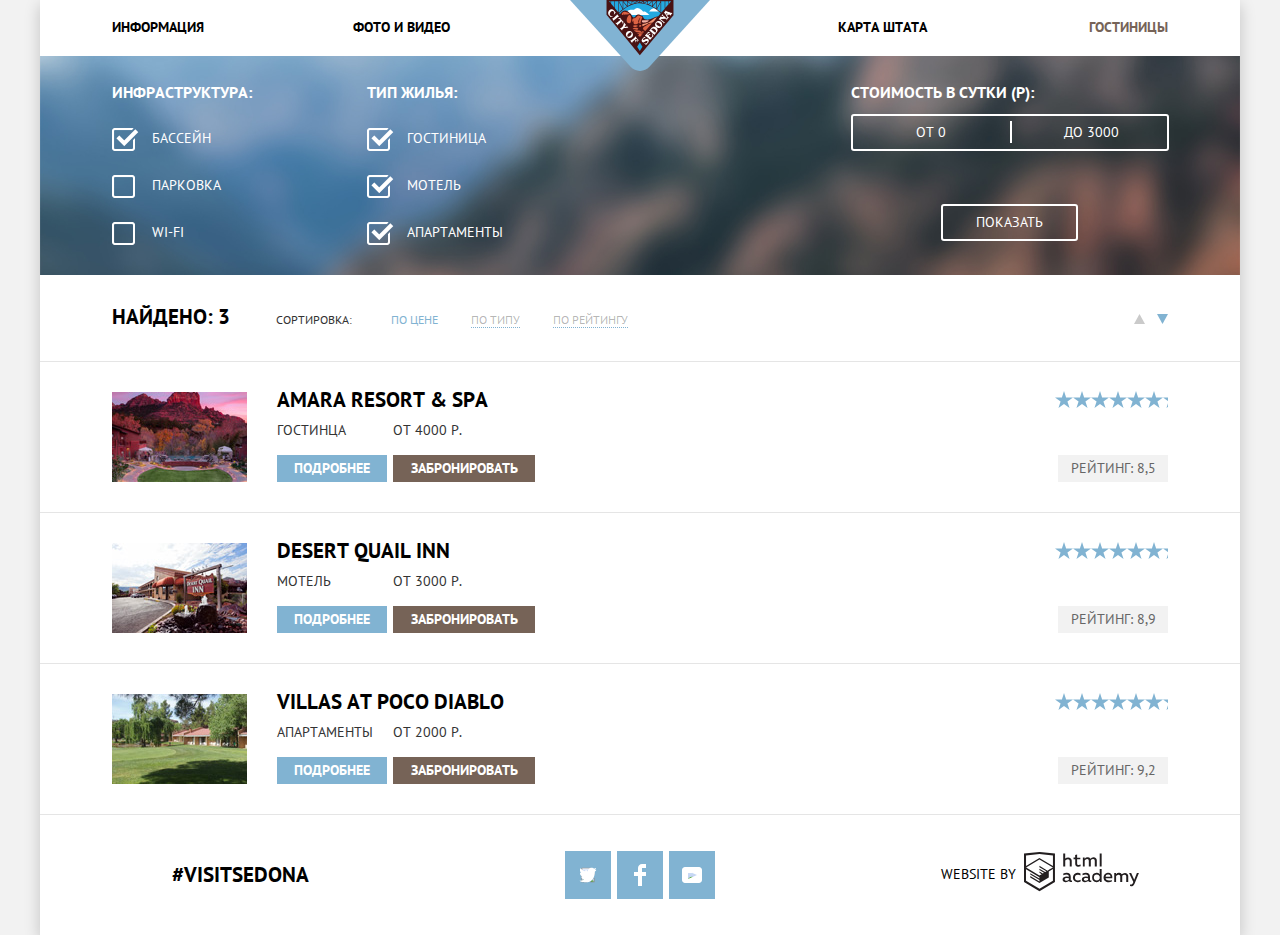
==== hotels.html @ 29480ef9 "Переделываю звезды отелям" ====
<!DOCTYPE html>
<html lang="ru">
  <head>
    <meta charset="utf-8">
    <link href="https://fonts.googleapis.com/css?family=PT+Sans:400,700&amp;subset=cyrillic" rel="stylesheet">
    <link href="css/normalize.css" rel="stylesheet">
    <link href="css/style.css" rel="stylesheet">
    <title>HTML Academy: Отели Седоны</title>
  </head>
  <body class="hotels-body">
  <div class="wrapper">
    <header class="header">
      <nav class="main-nav">
        <a class="main-nav__logo" href="index.html" aria-label="Логотип Седоны"><img src="img/logo.svg" width="140" height="71" alt="Седона - небольшой городок в Аризоне, заслуживающий большего!"></a>
        <ul class="main-nav__list">
          <li><a href="#" class="main-nav__item">Информация</a></li>
          <li><a href="#" class="main-nav__item">Фото и видео</a></li>
          <li><a href="#" class="main-nav__item">Карта штата</a></li>
          <li><a class="main-nav__item">Гостиницы</a></li>
        </ul>
      </nav>
    </header>

    <main class="container">
      <form class="hotel-choice" action="https://echo.htmlacademy.ru" method="post">
        <h2 class="visually-hidden">Форма выбора параметров отеля</h2>
        <div class="hotel-choice__specs">
          <div class="legend">Инфраструктура:</div>
          <ul class="hotel-choice__list">
            <li><input class="hotel-choice__checkbox" type="checkbox" id="pool" name="pool-field" checked><label for="pool">Бассейн</label></li>
            <li><input class="hotel-choice__checkbox" type="checkbox" id="parking" name="parking-field"><label for="parking">Парковка</label></li>
            <li><input class="hotel-choice__checkbox" type="checkbox" id="wi-fi" name="wi-fi-field"><label for="wi-fi">Wi-Fi</label></li>
          </ul>
        </div>
        <div class="hotel-choice__specs">
          <div class="legend">Тип жилья:</div>
          <ul class="hotel-choice__list">
            <li><input class="hotel-choice__checkbox" type="checkbox" id="inn" name="inn-field" checked><label for="inn">Гостиница</label></li>
            <li><input class="hotel-choice__checkbox" type="checkbox" id="motel" name="motel-field" checked><label for="motel">Мотель</label></li>
            <li><input class="hotel-choice__checkbox" type="checkbox" id="apartments" name="apartments-field" checked><label for="apartments">Апартаменты</label></li>
          </ul>
        </div>
        
        <div class="hotel-choice__cost-per-day">
          <div class="legend">Стоимость в сутки (Р): <output name="costoutput"></output></div>
          <div class="hotel-choice__price-input">
            <label class="hotel-choice__input">
              <span>От</span>
              <input type="text" value="0">
            </label>
            <label class="hotel-choice__input">
              <span>До</span>
              <input type="text" value="3000">
            </label>
          </div>

          <div class="hotel-choice__price-range"><span class="visually-hidden">Ползунки выбора диапазона стоимости</span></div>

          <button class="hotel-choice__btn" type="submit">Показать</button>
        </div>
      </form>
      <section class="results">
          <h2 class="visually-hidden">Результаты поиска:</h2>
          <p class="results__count">Найдено: <span>3</span></p>
          <div class="results__type">
            <p class="results__type-name"><span>Сортировка:</span></p>
            <ul class="results__type-list">
              <li><a class="active" href="#">По цене</a></li>
              <li><a href="#">По типу</a></li>
              <li><a href="#">По рейтингу</a></li>
            </ul>
          </div>
        <ul class="results-direction">
          <li><a href="#" aria-label="Сортировка по возрастанию">
            <div class="results__sorting inactive">
              <svg  x="0px" y="0px" width="11px" height="10px">
              <polygon fill="#231F20" points="5.5,0 0,10 11,10 "/>
              </svg>
            </div>
            </a>
          </li>
          <li><a href="#" aria-label="Сортировка по убыванию">
            <div class="results__sorting active">
                <svg x="0px" y="0px" width="11px" height="10px">
                <polyline fill="#231F20" points="5.5,10 0,0 11,0 "/>
                </svg>
            </div>
            </a>
          </li>
        </ul>
      </section>
        
      <section class="hotels">
        <h2 class="visually-hidden">Результаты поиска отелей</h2>
        <article class="hotels__item hotel"> <!--Первый ряд-->
            <h3 class="visually-hidden">Первый результат</h3>

            <a class="hotel__image" href="#" aria-label="Фото отеля"><img src="img/hotel-amara.jpg" width="135" height="90" alt="Фото отеля"></a>
            <div class="hotel__description"> <!--Блок с тремя подблоками-->
              <p class="hotel__name"><a href="#">Amara resort &amp; spa</a></p>
              <div class="hotel__info">
                <p class="hotel__type">Гостинца</p>
                <p class="hotel__price">От 4000 Р.</p>
              </div>            
              <div class="hotel__info">
                <a class="hotel__btn hotel__btn--details" href="#">Подробнее</a>
                <a class="hotel__btn hotel__btn--reserve" href="#">Забронировать</a>
              </div>
            </div>
            <div class="hotel__evaluate"> <!--Блок с двумя подблоками-->
              <div class="hotel__stars" aria-label="Четыре звезды"></div>
              <p class="hotel__rating">Рейтинг: <span>8,5</span></p>
            </div>
        </article>

        <article class="hotels__item hotel"> <!--Первый ряд-->
            <h3 class="visually-hidden">Второй результат</h3>

            <a class="hotel__image" href="#" aria-label="Фото отеля"><img src="img/hotel-desert.jpg" width="135" height="90" alt="Фото отеля"></a>
            <div class="hotel__description"> <!--Блок с тремя подблоками-->
              <p class="hotel__name"><a href="#">Desert Quail Inn</a></p>
              <div class="hotel__info">
                <p class="hotel__type">Мотель</p>
                <p class="hotel__price">От 3000 Р.</p>
              </div>            
              <div class="hotel__info">
                <a class="hotel__btn hotel__btn--details" href="#">Подробнее</a>
                <a class="hotel__btn hotel__btn--reserve" href="#">Забронировать</a>
              </div>
            </div>
            <div class="hotel__evaluate"> <!--Блок с двумя подблоками-->
              <div class="hotel__stars" aria-label="Три звезды"></div>
              <p class="hotel__rating">Рейтинг: <span>8,9</span></p>
            </div>
        </article>

        <article class="hotels__item hotel"> <!--Первый ряд-->
            <h3 class="visually-hidden">Третий результат</h3>

            <a class="hotel__image" href="#" aria-label="Фото отеля"><img src="img/hotel-villas.jpg" width="135" height="90" alt="Фото отеля"></a>
            <div class="hotel__description"> <!--Блок с тремя подблоками-->
              <p class="hotel__name"><a href="#">Villas at Poco Diablo</a></p>
              <div class="hotel__info">
                <p class="hotel__type">Апартаменты</p>
                <p class="hotel__price">От 2000 Р.</p>
              </div>            
              <div class="hotel__info">
                <a class="hotel__btn hotel__btn--details" href="#">Подробнее</a>
                <a class="hotel__btn hotel__btn--reserve" href="#">Забронировать</a>
              </div>
            </div>
            <div class="hotel__evaluate"> <!--Блок с двумя подблоками-->
              <div class="hotel__stars" aria-label="Две звезды"></div>
              <p class="hotel__rating">Рейтинг: <span>9,2</span></p>
            </div>
        </article>
      </section>
    </main>

    <footer class="footer">
      <div class="visit">
        <a class="visit__link" href="#">#Visitsedona</a>
      </div>
      <ul class="social">
        <li class="social__button social__button--twitter"><a href="#"><span class="visually-hidden">Twitter</span>
          <svg version="1.1" id="Layer_1" xmlns="http://www.w3.org/2000/svg" xmlns:xlink="http://www.w3.org/1999/xlink" x="0px" y="0px"
          width="17px" height="15px" viewBox="0 0 17 15" enable-background="new 0 0 17 15" xml:space="preserve">
       <image overflow="visible" width="17" height="15" xlink:href="t.png" >
       </image>
       <g id="W6EeEF_1_">
         <g>
           <path opacity="1" fill="#FFFFFF" d="M10.95,0.144c1.685-0.496,2.984,0.27,3.577,1.179c0.673-0.231,1.331-0.481,2.011-0.708
             c-0.004,0.861-0.522,1.513-0.857,1.768c0.685,0.17,1.304-0.491,1.304-0.491c-0.169,1-1.006,1.788-1.563,2.024
             c-0.231,6.75-3.175,11.217-10.077,11.082c-0.522,0,0.075,0-0.446,0c-0.41,0-4.164-0.46-4.898-1.887
             c2.271,0.196,3.893-0.422,4.693-1.177c-0.96-0.3-2.679-0.477-2.979-2.95C2.064,9.09,2.279,9.212,2.905,9.103
             C1.705,8.247,0.374,7.53,0.448,5.33c0.285,0.328,1.067,0.536,1.34,0.472c-0.703-0.241-1.97-3.36-0.894-4.952
             c1.818,1.854,3.735,3.606,7.152,3.773C8.254,2.33,9.183,0.793,10.95,0.144z"/>
         </g>
       </g>
       </svg>
      </a></li>
        <li class="social__button social__button--facebook"><a href="#"><span class="visually-hidden">Facebook</span>
          <?xml version="1.0" encoding="utf-8"?>
          <!-- Generator: Adobe Illustrator 15.0.0, SVG Export Plug-In . SVG Version: 6.00 Build 0)  -->
          <!DOCTYPE svg PUBLIC "-//W3C//DTD SVG 1.1//EN" "http://www.w3.org/Graphics/SVG/1.1/DTD/svg11.dtd">
          <svg version="1.1" id="Layer_2" xmlns="http://www.w3.org/2000/svg" xmlns:xlink="http://www.w3.org/1999/xlink" x="0px" y="0px"
             width="12px" height="22px" viewBox="0 0 12 22" enable-background="new 0 0 12 22" xml:space="preserve">
          <path fill="#FFFFFF" d="M12,4V0H8C5.791,0,4,1.791,4,4v4H0v4h4v10h4V12h4V8H8V4H12z"/>
          </svg>
          </a></li>
        <li class="social__button social__button--youtube"><a href="#"><span class="visually-hidden">YouTube</span>
          <?xml version="1.0" encoding="utf-8"?>
          <!-- Generator: Adobe Illustrator 15.0.0, SVG Export Plug-In . SVG Version: 6.00 Build 0)  -->
          <!DOCTYPE svg PUBLIC "-//W3C//DTD SVG 1.1//EN" "http://www.w3.org/Graphics/SVG/1.1/DTD/svg11.dtd">
          <svg version="1.1" id="Layer_1" xmlns="http://www.w3.org/2000/svg" xmlns:xlink="http://www.w3.org/1999/xlink" x="0px" y="0px"
             width="20px" height="16px" viewBox="0 0 20 16" enable-background="new 0 0 20 16" xml:space="preserve">
          <image overflow="visible" enable-background="new    " width="20" height="16" xlink:href="youtube.png" >
          </image>
          <path fill="#FFFFFF" d="M17,0H3C1.35,0,0,1.35,0,3v10c0,1.65,1.35,3,3,3h14c1.65,0,3-1.35,3-3V3C20,1.35,18.65,0,17,0z
             M6.027,11.998V4.002L15.014,8L6.027,11.998z"/>
          </svg>
          </a></li>
      </ul>
      <p class="copyright">
        <span>Website by</span>
        <a href="https://htmlacademy.ru/intensive/htmlcss">
          <svg id="Layer_1" data-name="Layer 1" xmlns="http://www.w3.org/2000/svg" viewBox="0 0 108.08 36.85"><title>logo-htmlacademy-small1</title><path d="M44.61,26.88a2,2,0,0,0,.55-0.1v1.33a3.25,3.25,0,0,1-1.18.21,1.67,1.67,0,0,1-1.67-1,4.84,4.84,0,0,1-3.14,1.08c-1.51,0-2.91-.83-2.91-2.55,0-2.13,2-2.79,3.71-2.79a11.08,11.08,0,0,1,2.17.25v-0.3c0-1-.76-1.77-2.19-1.77a7.42,7.42,0,0,0-3,.64v-1.7a10.21,10.21,0,0,1,3.19-.55c2.36,0,3.81,1.12,3.81,3.65v3a0.54,0.54,0,0,0,.49.59h0.17Zm-6.44-1.13A1.35,1.35,0,0,0,39.63,27h0.11a3.39,3.39,0,0,0,2.41-1V24.58a9.72,9.72,0,0,0-1.81-.21c-1,0-2.16.33-2.16,1.38h0Zm12.36-6.11a5,5,0,0,1,2.57.64V22a4.08,4.08,0,0,0-2.3-.7,2.75,2.75,0,1,0,0,5.49,5,5,0,0,0,2.43-.64v1.71a6.27,6.27,0,0,1-2.76.57A4.21,4.21,0,0,1,46,24.51q0-.21,0-0.41a4.32,4.32,0,0,1,4.18-4.46h0.38Zm12.17,7.24a2,2,0,0,0,.55-0.1v1.33a3.25,3.25,0,0,1-1.18.21,1.67,1.67,0,0,1-1.67-1,4.84,4.84,0,0,1-3.14,1.08c-1.51,0-2.91-.83-2.91-2.55,0-2.13,2-2.79,3.71-2.79a11.08,11.08,0,0,1,2.17.25v-0.3c0-1-.76-1.77-2.19-1.77a7.42,7.42,0,0,0-3,.64v-1.7a10.21,10.21,0,0,1,3.19-.55c2.36,0,3.81,1.12,3.81,3.65v3a0.54,0.54,0,0,0,.49.59h0.17Zm-6.44-1.13A1.35,1.35,0,0,0,57.73,27h0.11a3.39,3.39,0,0,0,2.41-1V24.58a9.72,9.72,0,0,0-1.81-.21c-1.06,0-2.16.33-2.16,1.38h0ZM73,16V28.2H71.35V26.88a3.88,3.88,0,0,1-3.19,1.54,4.4,4.4,0,0,1,0-8.78,3.81,3.81,0,0,1,3,1.3V16H73Zm-4.53,5.22a2.76,2.76,0,1,0,0,5.52A2.86,2.86,0,0,0,71.15,25V23A2.91,2.91,0,0,0,68.49,21.27ZM79,19.64c3.31,0,4.46,2.68,3.92,5.09H76.7c0.21,1.5,1.67,2.11,3.19,2.11a6.11,6.11,0,0,0,2.64-.59v1.6a7.14,7.14,0,0,1-3,.57C77,28.42,74.78,27,74.78,24a4.18,4.18,0,0,1,4-4.39H79Zm0.09,1.54a2.28,2.28,0,0,0-2.44,2.1v0.06H81.3A2,2,0,0,0,79.13,21.18Zm5.73,7V19.87h1.65v1a3.81,3.81,0,0,1,2.78-1.27A2.86,2.86,0,0,1,91.89,21a4.12,4.12,0,0,1,2.91-1.33A3.06,3.06,0,0,1,98,23V28.2h-1.9V23.05a1.59,1.59,0,0,0-1.42-1.75H94.42a2.8,2.8,0,0,0-2.07,1.12V28.2h-1.9V23.05A1.59,1.59,0,0,0,89,21.31H88.8a3,3,0,0,0-2.21,1.29v5.63H84.86Zm21.31-8.33h1.9l-3.91,9.46c-0.9,2.17-2.09,2.86-3.35,2.86a4.76,4.76,0,0,1-1.1-.14V30.46a2.86,2.86,0,0,0,.85.12c0.9,0,1.58-.64,2.07-1.9l0.17-.42-4-8.4h2l2.86,6.29ZM38.73,1.46V6.22a3.81,3.81,0,0,1,2.7-1.14,3.25,3.25,0,0,1,3.44,3.4v5.15H43V8.72a1.81,1.81,0,0,0-1.61-2h-0.3a2.93,2.93,0,0,0-2.32,1.39v5.52h-1.9V1.46h1.9ZM49.94,2.31v3h3V6.91h-3v3.81c0,1.1.5,1.46,1.58,1.46a4.49,4.49,0,0,0,1.69-.33v1.6A6.8,6.8,0,0,1,51,13.8a2.55,2.55,0,0,1-2.86-2.74V6.89H46.58V5.26h1.5V2.74Zm5.4,11.31V5.28H57v1A3.81,3.81,0,0,1,59.77,5a2.86,2.86,0,0,1,2.6,1.33A4.12,4.12,0,0,1,65.28,5,3.06,3.06,0,0,1,68.44,8.4v5.21h-1.9V8.46a1.59,1.59,0,0,0-1.42-1.75H64.89a2.8,2.8,0,0,0-2.07,1.12v5.78h-1.9V8.46A1.59,1.59,0,0,0,59.5,6.71H59.27A3,3,0,0,0,57.06,8v5.63H55.34ZM71.17,1.45H73V13.6H71.17V1.45ZM14.71,0H14.55L0,1.54V28.21l14.55,8.66,14.55-8.66V1.54Zm12.5,27.1L14.55,34.64,1.9,27.12V16.18l12.59,7.5V25L5.86,19.9v1.31l8.68,5.21v1.39L5.87,22.65V24l8.68,5.21,8.75-5.24V18.31L27.2,16V27.12Zm0-12.53-3.48,2-1.6,1L14.51,13v1.31L21,18.23H21l-0.14.09-1,.54-5.37-3.2V17l4.24,2.52-1,.67-3.2-1.9v1.31l2.1,1.24L14.5,22.1,2,14.65,14.51,7.11Zm0-1.32L14.49,5.76,1.91,13.25v-10L14.56,1.92,27.21,3.25v10h0Z" transform="translate(0 -0.02)" fill="#231f20"/></svg>
        </a>
      </p>
    </footer>
  </div>
  
  </body>
</html>
---- css/style.css ----
html {
  box-sizing: border-box;
}

*,
*::after,
*::before {
  box-sizing: inherit;
}

body {
  margin: 0;
  padding: 0;
  min-width: 1280px;
  font-family: "PT Sans", Arial, sans-serif;
  font-size: 14px;
  line-height: 21px;
  text-transform: uppercase;
  color: #333333;
  background-color: #f2f2f2;
  text-align: center;
  font-kerning: none;
}

.hotels-body {
  text-align: left;
}

.wrapper {
  width: 1200px;
  margin: 0 auto;
  background-color: #ffffff;
  box-shadow: 
  0px 5px 15px 0 rgba(0, 1, 1, 0.2);
}

.mountain-view {
  height: 508px;
  overflow: hidden;
  position: relative;
  background-image: url("../img/background-photo.jpg");
  background-position: 0 -56px;
  background-size: fill;
  background-repeat: no-repeat;
}

.mountain-view::before {
  content: "";
  background: url("../img/bg-welcome.svg") center center no-repeat;
  width: 459px;
  height: 353px;
  top: 75px;
  left: 371px;
  position: absolute;
  z-index: 1;
}

.mountain-view::after {
  content: "";
  background: url("../img/polygon.svg") center center no-repeat;
  position: absolute;
  width: 1201px; 
  height: 59px;
  left: 0px;
  bottom: -1px;
}

a {
  text-decoration: none;
}

.main-nav {
  position: relative;
}

.main-nav__logo {
  position: absolute;
  top: 0px;
  left: 50%;
  transform: translateX(-50%);
  z-index: 5;
}

.main-nav__list {
  margin-top: 0;
  margin-bottom: 0;
  padding-left: 0;
  display: flex;
}

.main-nav__list li {
  list-style: none;
  font-weight: 700;
  line-height: 26px;
  width: 240px;
  padding-top: 14px;
  padding-bottom: 16px;
  word-break: break-all;
}

/* .main-nav__list li {
  display: block;
} */

.main-nav li:nth-of-type(1) {
  padding-left: 72px;
  text-align: left;
}

.main-nav li:nth-of-type(2) {
  padding-left: 73px;
  text-align: left;
}

.main-nav li:nth-of-type(3) {
  padding-right: 73px;
  text-align: right;
}

.main-nav li:nth-of-type(4) {
  padding-right: 72px;
  text-align: right;
}

.hotels-body .main-nav li:nth-of-type(n+3) {
  text-align: right;
}

.main-nav__item {
  color: #000000;
  
}

.main-nav__item:hover {
  color: #81b3d2;
}

.main-nav__item:active {
  color: rgba(0, 0, 0, 0.3);
}

.main-nav__item:not([href]) {
  color: #766357;
}

.features__intro p {
  margin: 0;
}

.features__intro .features__attention {
  font-weight: 700;
  font-size: 21px;
  color: #000000;
  padding: 1px 29px 0;
  margin-bottom: 28px;
}

.features__item-about h3,
.features__item-about p {
  margin: 0;
}

.features__item-header,
.features__item-details {
  margin: 0;
}

.features .features__item-header {
  margin-bottom: 8px;
}

.features__item:first-of-type .features__item-about {
  padding: 47px 55px 60px;
}

.features__item:nth-of-type(2) .features__item-about {
  padding: 46px 49px 60px 48px;
}

.features__item:nth-of-type(3) .features__item-about {
  padding: 47px 90px 60px 90px;
}

.features__item:nth-of-type(4) .features__item-about {
  padding: 47px 65px 60px;
}

.features__item:nth-of-type(5) .features__item-about {
  padding: 47px 72px 60px;
}

.features .features__item-number {
  margin-bottom: 5px;
}

.recommendations__about {
  padding: 0 70px;
  position: relative;
}

.recommendations__about--houses {
  background: url("../img/icon-houses.svg");
  background-repeat: no-repeat;
  background-position: center 23%;
}

.recommendations__about--food {
  background: url("../img/icon-food.svg");
  background-repeat: no-repeat;
  background-position: center 23%;
}

.recommendations__about--souvenirs {
  background: url("../img/icon-souvenirs.svg");
  background-repeat: no-repeat;
  background-position: center 22%;
}

h3.features__item-header {
  font-size: 21px;
  font-weight: 700;
  line-height: 21px;
}

.features__intro {
  line-height: 26px;
  padding-top: 59px; 
  padding-bottom: 51px;
  max-width: 500px;
  margin: 0 auto;
}

.features__item--wide {
  color: #ffffff;
  background-color: #81b3d2;
}

.recommendations {
  color: #333333;
}

.recommendations__item {
  display: flex;
  width: 400px;
}

.recommendations__about {
  width: 400px;
}

.recommendations .features__item-header {
  color: #000000;
  margin: -4px;
}

.features__item:not(.features__item--wide) h3 {
  color: #000000;
}

.recommendations__item,
.features__item-about {
  width: 400px;
}

.recommendations__about {
  background-color: #ffffff;
}

.features__list,
.recommendations {
  list-style: none;
}

.features__item:not(.features__item--wide) {
  background-color: #eeeeee;
}

.search-offer__interest {
  font-size: 30px;
  line-height: 36px;
  font-weight: 700;
  color: #000000;
}

p.search-offer__interest {
  margin-top: 0;
  margin-bottom: 25px;
}

.search-offer__question {
  line-height: 24px;
}

.search-btn {
  display: block;
  width: 100%;
  padding: 30px;
}

.btn {
  background-color: #766357;
  font-size: 21px;
  line-height: 26px;
  color: #ffffff;
  font-weight: 700;
  border: none;
  text-transform: inherit;
  text-align: center;
  position: relative;
  z-index: 3;
}

.btn:hover {
  background-color: #604e43;
}

.btn:active {
  color: rgba(255, 255, 255, 0.3);
  background-color: #503e33;
}

.search__form {
  width: 100%;
  padding: 55px;
  position: absolute;
  left: 0;
  top: 100%;
  z-index: 2;
  background-color: #ffffff;
  box-shadow: 0px 7px 15px 0px rgba(0, 1, 1, 0.15);
}

.search-offer { 
  padding-top: 49px;
  position: relative;
  width: 568px;
  /* align-self: center; */
  margin: 0 auto;

}

.search__arrival-input,
.search__leaving-input {
  position: relative;
  margin-bottom: 0;
  margin-top: 0;
}

.search__arrival,
.search__leaving {
  width: 117px;
  margin-right: 5px;
  text-align: left;
}

.search__calendar-btn {
  position: absolute;
  top: 8px;
  right: 9px;
  width: 21px;
  height: 22px;
  border: none;
}

.search__calendar-btn svg {
  position: absolute;
  top: -2px;
  right: -2px;
  display: block;
}

.search__calendar-btn path,
.search__calendar-btn rect {
  fill: #cacaca;
}

.search__calendar-btn:hover path,
.search__calendar-btn:hover rect {
  fill: #000000;
}

.search__calendar-btn:active path,
.search__calendar-btn:active rect {
  fill: #81b3d2;
}

.search__number input[type="number"]::-webkit-outer-spin-button,
.search__number input[type="number"]::-webkit-inner-spin-button {
  -webkit-appearance: textfield;
  margin: 0;
}

.search__number input[type="number"] {
  -moz-appearance: textfield;
}
.search__number input[type="number"]:hover,
.search__number input[type="number"]:focus {
  -moz-appearance: textfield;
}

.search__number input[type=number]::-webkit-inner-spin-button,
.search__number input[type=number]::-webkit-outer-spin-button {
  -webkit-appearance: none;
  margin: 0;
}

.search__number input[type="number"] {
  appearance: none;
  margin: 0;
  background: #f2f2f2;
  width: 38px;
  height: 38px;
}

.search__choose {
  position: relative;
  margin: 0;
}

.search__number label,
.search__number button,
.search__number input {
  vertical-align: middle;
}

.search__number button {
  display: inline-block;
  width: 38px;
  height: 38px;
  border: none;
  background: #f2f2f2;
  padding: 0;
  margin: 0;
}

.search__date {
  display: flex;
  align-items: center;
}

.search__date input {
  padding-left: 15px;
}

.search__date:nth-of-type(1) {
  margin-bottom: 29px;
}

.search__date:nth-of-type(2) {
  margin-bottom: 30px;
}

.search__adults,
.search__children,
.search__number {
  display: flex;
  align-items: center;
  justify-content: space-between;
  /* flex-grow: 1; */
}

.search__children button:hover line,
.search__adults button:hover line {
  stroke: #000000;
}

.search__children button:active line,
.search__adults button:active line {
  stroke: #81b3d2;
}

.search__children button:focus,
.search__adults button:focus {
  border: none;
  outline: none;
}

.search__number {
  justify-content: space-between;
  margin-bottom: 54px;
}

.search__grownups,
.search__kids {
  /* margin-right: 78px; */
}

.search__kids {
  width: 60px;
  margin-right: 5px;
}


.search__grownups {
  width: 107px;
  margin-right: 5px;
}


.search__minus-btn,
.search__plus-btn {
  width: 38px;
}

.search__form input[type="number"] {
  width: 38px;
}

.search__form input[type="text"] {
  width: 346px;
  min-height: 38px;
}

.search__form label {
  font-size: 14px;
  line-height: 26px;
  text-align: left;
  font-weight: 700;
  color: #000000;
}

.search__form input {
  background-color: #f2f2f2;
  border: 2px solid transparent;
}

.search__form input:hover {
  background-color: #ebebeb;
}
.search__form input:focus {
  outline: none;
  background-color: #ffffff;
  border: 2px solid #e5e5e5;
}

.search__form input {
  font-size: 14px;
  line-height: 26px;
  text-align: left;
  font-weight: 700;
  color: #000000;
}

.search__form input[type="number"] {
  text-align: center;
}

.find-btn {
  background-color: #81b3d2;
  width: 458px;
  padding: 16px 197px 16px 196px;
}

.find-btn:hover {
  background-color: #669ec0;
}

.find-btn:active {
  color: rgba(255, 255, 255, 0.3);
  background-color: #5496bd;
}

.map {
  height: 593px;
  margin-bottom: -120px;
}

.map img {
  max-width: 100%;
  height: auto;
  display: block;
}

.visit,
.social,
.copyright {
  width: 33.333333%;
}

.visit__link {
  font-size: 21px;
  line-height: 26px;
  font-weight: 700;
  text-align: center;
  color: #000000;
}

.copyright span {
  font-size: 14px;
  line-height: 26px;
  text-align: center;
  color: #000000;
}

.hotel-choice__list {
  list-style: none;
}

.hotel-choice__specs input {
  display: none;
}

.hotel-choice__specs label {
  position: relative;
  padding-left: 40px;
  /* min-width: 23px; */
  width: 100px;
  
}

.hotel-choice__specs label::before {
  position: absolute;
  content: "";
  top: 0px;
  left: 0px;
  width: 23px;
  height: 23px;
  background-image: url("../img/icon-checkbox-sprite.png");
  /* background-size: fill; */
  background-position: -1px -72px;
  background-repeat: no-repeat
}

.hotel-choice__checkbox:checked ~ label::before {
  width: 27px;
  height: 23px;
  background-image: url("../img/icon-checkbox-sprite.png");
  background-position: -1px -24px;
  background-repeat: no-repeat;
}

.hotel-choice__specs .hotel-choice__checkbox--blocked-off ~ label::before {
  width: 23px;
  height: 23px;
  background-image: url("../img/icon-checkbox-sprite.png");
  background-position: -1px -48px;
  background-repeat: no-repeat;
}

.hotel-choice__specs .hotel-choice__checkbox--blocked-on ~ label::before {
  width: 27px;
  height: 23px;
  background-image: url("../img/icon-checkbox-sprite.png");
  background-position: -1px 0px;
  background-repeat: no-repeat;
}

.hotel-choice .legend {
  font-size: 16px;
  line-height: 21px;
  font-weight: 700;
  color: #ffffff;
  text-align: left;
}

.hotel-choice__specs label {
  color: #ffffff;
  display: flex;
  justify-content: flex-start;
  align-items: center;
}

.hotel-choice__input {
  color: #ffffff;
  display: flex;
  justify-content: center;
  align-items: center;
}

.hotel-choice__price-input {
  border: 2px solid #ffffff;
  text-align: center;
  margin-bottom: 53px;
  width: 318px;
  padding: 6px 0;
  display: flex;
  justify-content: space-around;
  border-radius: 3px;
  position: relative;
}

.hotel-choice__price-input input:focus {
  outline: none;
}

.hotel-choice__price-input::after {
  content: "";
  position: absolute;
  width: 2px;
  height: 22px;
  background-color: #ffffff;
  top: 5px;
  left: 50%;
}

.hotel__stars {
  display: flex;
  align-self: flex-end;
  min-height: 17px;
  width: 113px;
  justify-content: space-between;
  margin-top: -1px;
  background: url("../img/icon-star.svg") repeat-x;
  background-position: 0 0;
}

.hotel__star {
  width: 18px;
  height: 17px;
  background-image: url("../img/icon-star.svg");
  background-repeat: no-repeat;
  margin-left: 6px;
}

.hotel-choice__cost-per-day input {
  background: none;
  font-size: 14px;
  line-height: 21px;
  color: #ffffff;
  width: 50%;
  border: 0;
  padding: 0 20px 0 0;
}

.hotel-choice__cost-per-day .legend {
  margin-bottom: 11px;
}

.hotel-choice__input {
  width: 50%;
}

.hotel-choice__btn {
  font-size: 14px;
  line-height: 21px;
  text-align: center;
  color: #ffffff;
  background-color: transparent;
  border: 2px solid #ffffff;
  text-transform: inherit;
  font-family: inherit;
  min-width: 137px;
  min-height: 32px;
  padding: 6px;
  border-radius: 3px;
}

.hotel-choice__btn:hover {
  color: #000000;
  background-color: #ffffff;
}

.results {

}

.results p,
.results ul {
  margin-top: 0;
  margin-bottom: 0;
}

p.results__count {
  font-size: 21px;
  line-height: 26px;
  font-weight: 700;
  color: #000000;
  width: 159px;
  margin-right: 5px;
}

.results__type-list {
  padding: 0;
  margin: 0;
  display: flex;
  flex-wrap: wrap;
  max-width: 685px;
}

.results__type-name,
.results__type-list {
  font-size: 12px;
  line-height: 18px;
}

.results__type-name {
  margin: 0;
  width: 115px;
}

.results__type-list a {
  color: rgba(0, 0, 0, 0.3);
  border-bottom: 1px dotted #81b3d2;
}

.results__type-list a:hover {
  color: #81b3d2;
  border-bottom: 1px dotted #81b3d2;
}

.results__type-list a:active {
  border-bottom: hidden;
  color: #000000;
}

a.active {
  color: #81b3d2;
  border: none;
}

.hotels .hotel__name {
  margin-top: -5px;
  margin-bottom: 7px;
}

.hotel__name a {
  font-size: 21px;
  line-height: 26px;
  font-weight: 700;
  color: #000000;
}

.hotel__name a:hover {
  color: #81b3d2;
}

.hotel__name a:active {
  color: rgba(0, 0, 0, 0.3);
}

.hotel__btn {
  font-size: 14px;
  line-height: 21px;
  text-align: left;
  font-weight: 700;
  color: #ffffff;
}

.hotel__btn--details {
  background-color: #81b3d2;
  width: 110px;
  padding: 3px 5px 3px;
  text-align: center;
}

.hotel__btn--details:hover {
  background-color: #669ec0;
}

.hotel__btn--details:active {
  color: rgba(255, 255, 255, 0.3);
  background-color: #5496bd;
}

.hotel__btn--reserve {
  background-color: #766357;
  width: 142px;
  padding: 3px;
  text-align: center;
}

.hotel__btn--reserve:hover {
  background-color: #604e43;
}

.hotel__btn--reserve:active {
  color: rgba(255, 255, 255, 0.3);
  background-color: #503e33;
}

.hotel__evaluate .hotel__rating {
  color: #666666;
  background-color: #f2f2f2;
  text-align: center;
  width: 110px;
  padding: 3px 0;
  align-self: flex-end;
  margin-bottom: -2px;
}

/*Начало сеток*/

.container {
  display: flex;
  flex-direction: column;
}

.hotels-body .main-nav__logo {
  text-align: center;
}

.main-nav__list li:nth-of-type(2) {
  margin-right: auto;
}

.main-nav__list li:nth-of-type(3) {
  margin-left: auto;
}


.features__list {
  display: flex;
  flex-wrap: wrap;
}

.features ol,
.features ul {
  margin: 0;
  padding: 0;
}

.features__wrapper {
  display: flex;
}

.features__item {
  width: 400px;
}

.features__item--wide {
  width: 100%;
}

.features__item-about {
  display: flex;
  height: 256px;
  flex-direction: column;
  justify-content: space-between;
  min-width: 400px;
}

.recommendations {
  display: flex;
}

.recommendations__item {
  width: 400px;
}

.recommendations__about {
  display: flex;
  flex-direction: column;
  justify-content: space-between;
  min-height: 330px;
  padding: 165px 50px 82px;
}

.features__picture {
  margin: 0;
  padding: 0;
  width: 800px;
  height: 256px;
}

.reverse-order {
  order: 2;
}

.search-offer__question {
  margin: 0;
}

.search-offer__question:last-of-type {
  margin-bottom: 46px;
}


.footer {
  background-color: rgba(255, 255, 255, 0.9);
  display: flex;
  justify-content: center;
  align-items: center;
  padding: 36px 0;
  position: relative;
}

.hotels-body .footer {
  text-align: center;
}

.footer ul {
  padding: 0;
}

.footer p {
  margin: 0;
}

.social {
  list-style: none;
  display: flex;
  justify-content: center;
  margin: 0;
  padding: 0;
}

.social__button a {
  display: block;
  width: 46px;
  height: 48px;
  background-color: #81b3d2;
  position: relative;
}

.social__button:not(:last-child) {
  margin-right: 6px;
}

.social__button svg {
  position: absolute;
  left: 50%;
  top: 50%;
  transform: translate(-50%, -50%);
}

.social__button a:hover {
  background-color: #669ec0;
}

.social__button a:active {
  background-color: #5496bd;
}

.social__button a:active path {
  opacity: 0.3;
}

.social__button svg:active path {
  opacity: 0.3;
}

.copyright {
  display: flex;
  align-items: center;
  justify-content: center;
}

.copyright span {
  margin-top: -2px;
}

.copyright a {
  width: 115px;
  min-height: 41px;
  margin-left: 8px;
}

.copyright a:hover path {
  fill: #81b3d2;
}

.copyright a:active path {
  fill: #bdbbbc;
}

/*IE11 fix*/
.copyright svg:active path {
  fill: #bdbbbc;
}

.hotel-choice {
  display: flex;
  align-items: flex-start;
  padding: 26px 72px 30px 72px;
  background-color: #799ad1;
  background: url("../img/bg-hotels.jpg") no-repeat;
  background-position: center center;
  background-size: cover;
}

.hotel-choice__specs {
  width: 255px;
}

.hotel-choice ul {
  list-style: none;
  padding: 0;
  margin: 0;
}

.hotel-choice__cost-per-day {
  width: 317px;
  margin-left: auto;
  text-align: center;
}

.hotel-choice__input span {
  padding-right: 4px;
  width: 50%;
  text-align: right;
}

.hotel-choice__price-input label:first-of-type {
  transform: translateX(6px);
}

.hotel-choice__price-input label:last-of-type {
  transform: translateX(-2px);
}

.hotel-choice__price-range {
  margin-bottom: 14px;
}

.legend {
  margin-bottom: 25px;
}

.hotel-choice__list li {
  margin-bottom: 24px;
  height: 23px;
}

.hotel-choice__list li:last-of-type {
  margin-bottom: 0;
}

.results ul {
  padding: 0;
}

.results {
  display: flex;
  align-items: baseline;
  padding: 29px 72px 31px 72px;
  
}

.results li {
  list-style: none;
}

.results__type {
  display: flex;
  max-width: 685px;
  align-items: flex-start;
}

.results__type-list {
  display: flex;
}

.results__type-list li {
  margin-right: 33px;
}

.results-direction {
  display: flex;
  margin: 0 0 0 auto;
  max-width :92px;
  flex-wrap: wrap;
}

.results-direction li:nth-of-type(2) {
  margin-left: 12px;
}

.hotel {
  display: flex;
  align-items: flex-start;
  /* flex-direction: column; */
  padding: 30px 72px;
  border-bottom: 1px solid rgba(0, 0, 0, 0.1);
}

.hotel:first-of-type {
  border-top: 1px solid rgba(0, 0, 0, 0.1);
}

.hotel__wrapper {
  display: flex;
  padding-left: 72px;
  padding-right: 72px;
  align-items: flex-start;
}

.hotel__image {
  width: 135px;
  height: 90px;
}

.hotels p {
  margin: 0;
  padding: 0;
}

.hotel__description {
  width: 750px;
  margin-left: 30px;
  min-height: 90px;
}

.hotel__info {
  display: flex;
}

.hotel__info:first-of-type {
  margin-bottom: 14px;
}

.hotel__btn--details {
  margin-right: 6px;
}

.hotel__evaluate {
  margin-left: auto;
  display: flex;
  flex-direction: column;
  justify-content: space-between;
  /* width: 110px; */
  min-height: 90px;
  align-self: flex-end;
  padding-bottom: 2px;
}

.results__sorting.active polyline {
  fill: #81b3d2;
}

.results__sorting.inactive polygon {
  fill: #cacaca;
}

.hotel__info .hotel__type {
  width: 110px;
  margin-right: 6px;
}


.visually-hidden {
  position: absolute;
  height: 1px; width: 1px;
  overflow: hidden;
  clip: rect(1px 1px 1px 1px); 
  clip: rect(1px, 1px, 1px, 1px);
  margin: -1px;
  border: 0;
  padding: 0;
}
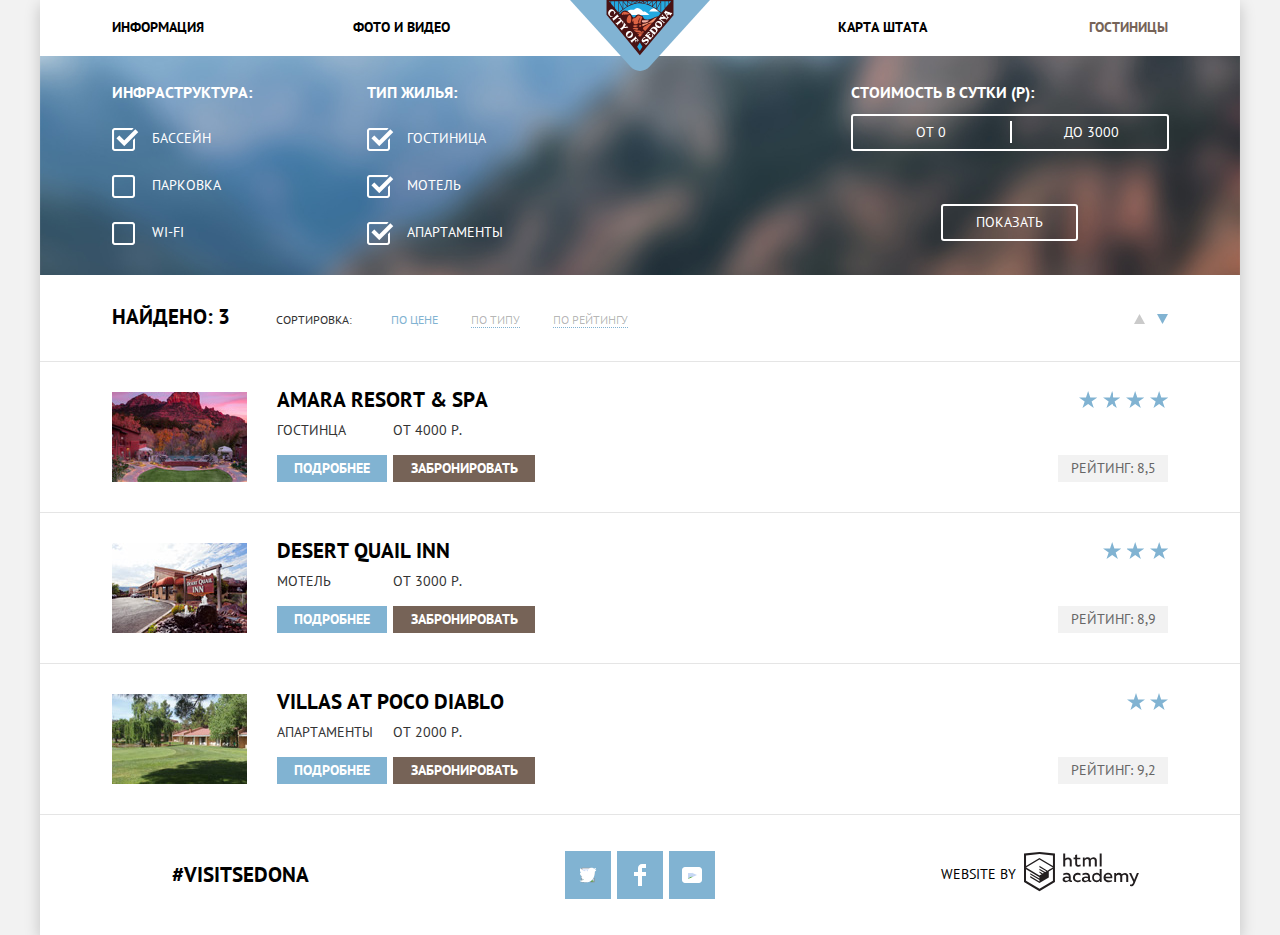
==== commit 83053ba6: "Доделал звезды отелям" ====
--- a/hotels.html
+++ b/hotels.html
@@ -108,7 +108,7 @@
               </div>
             </div>
             <div class="hotel__evaluate"> <!--Блок с двумя подблоками-->
-              <div class="hotel__stars" aria-label="Четыре звезды"></div>
+              <div class="hotel__stars hotel__stars--first" aria-label="Четыре звезды"></div>
               <p class="hotel__rating">Рейтинг: <span>8,5</span></p>
             </div>
         </article>
@@ -129,7 +129,7 @@
               </div>
             </div>
             <div class="hotel__evaluate"> <!--Блок с двумя подблоками-->
-              <div class="hotel__stars" aria-label="Три звезды"></div>
+              <div class="hotel__stars hotel__stars--second" aria-label="Три звезды"></div>
               <p class="hotel__rating">Рейтинг: <span>8,9</span></p>
             </div>
         </article>
@@ -150,7 +150,7 @@
               </div>
             </div>
             <div class="hotel__evaluate"> <!--Блок с двумя подблоками-->
-              <div class="hotel__stars" aria-label="Две звезды"></div>
+              <div class="hotel__stars hotel__stars--third" aria-label="Две звезды"></div>
               <p class="hotel__rating">Рейтинг: <span>9,2</span></p>
             </div>
         </article>
--- a/css/style.css
+++ b/css/style.css
@@ -694,22 +694,22 @@
 }
 
 .hotel__stars {
-  display: flex;
+  height: 17px;
+  margin-top: -1px;
+  background: url("../img/icon-star.svg") space;
   align-self: flex-end;
-  min-height: 17px;
-  width: 113px;
-  justify-content: space-between;
-  margin-top: -1px;
-  background: url("../img/icon-star.svg") repeat-x;
-  background-position: 0 0;
-}
-
-.hotel__star {
-  width: 18px;
-  height: 17px;
-  background-image: url("../img/icon-star.svg");
-  background-repeat: no-repeat;
-  margin-left: 6px;
+}
+
+.hotel__stars--first {
+  width: 89px;
+}
+
+.hotel__stars--second {
+  width: 65px;
+}
+
+.hotel__stars--third {
+  width: 41px;
 }
 
 .hotel-choice__cost-per-day input {
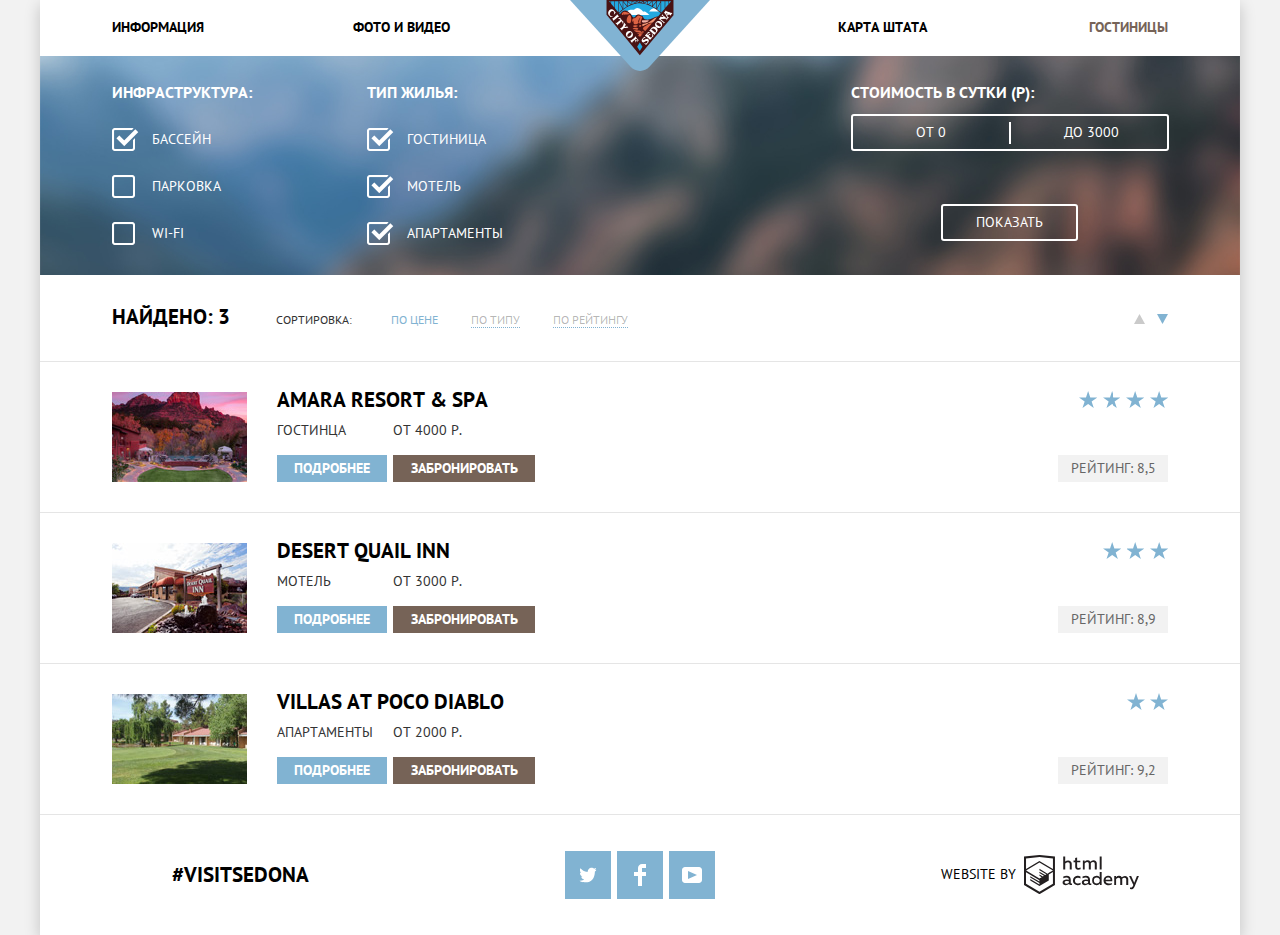
==== commit 31e14557: "В процессе переделки преимуществ" ====
--- a/hotels.html
+++ b/hotels.html
@@ -46,11 +46,11 @@
           <div class="hotel-choice__price-input">
             <label class="hotel-choice__input">
               <span>От</span>
-              <input type="text" value="0">
+              <input type="text" value="0" name="hotel-choice__from">
             </label>
             <label class="hotel-choice__input">
               <span>До</span>
-              <input type="text" value="3000">
+              <input type="text" value="3000" name="hotel-choice__to">
             </label>
           </div>
 
@@ -65,24 +65,24 @@
           <div class="results__type">
             <p class="results__type-name"><span>Сортировка:</span></p>
             <ul class="results__type-list">
-              <li><a class="active" href="#">По цене</a></li>
+              <li><a class="active">По цене</a></li>
               <li><a href="#">По типу</a></li>
               <li><a href="#">По рейтингу</a></li>
             </ul>
           </div>
         <ul class="results-direction">
-          <li><a href="#" aria-label="Сортировка по возрастанию">
-            <div class="results__sorting inactive">
-              <svg  x="0px" y="0px" width="11px" height="10px">
-              <polygon fill="#231F20" points="5.5,0 0,10 11,10 "/>
+          <li><a class="direction inactive" href="#" aria-label="Сортировка по возрастанию">
+            <div class="results__sorting">
+              <svg x="0px" y="0px" width="11px" height="10px">
+                <polygon class="svg-direction" fill="#231F20" points="5.5,0 0,10 11,10 "/>
               </svg>
             </div>
             </a>
           </li>
-          <li><a href="#" aria-label="Сортировка по убыванию">
-            <div class="results__sorting active">
+          <li><a class="direction active" aria-label="Сортировка по убыванию">
+            <div class="results__sorting">
                 <svg x="0px" y="0px" width="11px" height="10px">
-                <polyline fill="#231F20" points="5.5,10 0,0 11,0 "/>
+                  <polyline class="svg-direction" fill="#231F20" points="5.5,10 0,0 11,0 "/>
                 </svg>
             </div>
             </a>
@@ -165,8 +165,7 @@
         <li class="social__button social__button--twitter"><a href="#"><span class="visually-hidden">Twitter</span>
           <svg version="1.1" id="Layer_1" xmlns="http://www.w3.org/2000/svg" xmlns:xlink="http://www.w3.org/1999/xlink" x="0px" y="0px"
           width="17px" height="15px" viewBox="0 0 17 15" enable-background="new 0 0 17 15" xml:space="preserve">
-       <image overflow="visible" width="17" height="15" xlink:href="t.png" >
-       </image>
+       
        <g id="W6EeEF_1_">
          <g>
            <path opacity="1" fill="#FFFFFF" d="M10.95,0.144c1.685-0.496,2.984,0.27,3.577,1.179c0.673-0.231,1.331-0.481,2.011-0.708
@@ -194,8 +193,6 @@
           <!DOCTYPE svg PUBLIC "-//W3C//DTD SVG 1.1//EN" "http://www.w3.org/Graphics/SVG/1.1/DTD/svg11.dtd">
           <svg version="1.1" id="Layer_1" xmlns="http://www.w3.org/2000/svg" xmlns:xlink="http://www.w3.org/1999/xlink" x="0px" y="0px"
              width="20px" height="16px" viewBox="0 0 20 16" enable-background="new 0 0 20 16" xml:space="preserve">
-          <image overflow="visible" enable-background="new    " width="20" height="16" xlink:href="youtube.png" >
-          </image>
           <path fill="#FFFFFF" d="M17,0H3C1.35,0,0,1.35,0,3v10c0,1.65,1.35,3,3,3h14c1.65,0,3-1.35,3-3V3C20,1.35,18.65,0,17,0z
              M6.027,11.998V4.002L15.014,8L6.027,11.998z"/>
           </svg>
--- a/css/style.css
+++ b/css/style.css
@@ -8,10 +8,15 @@
   box-sizing: inherit;
 }
 
+img {
+  width: 100%;
+  height: auto;
+}
+
 body {
   margin: 0;
   padding: 0;
-  min-width: 1280px;
+  min-width: 1200px;
   font-family: "PT Sans", Arial, sans-serif;
   font-size: 14px;
   line-height: 21px;
@@ -79,6 +84,8 @@
   left: 50%;
   transform: translateX(-50%);
   z-index: 5;
+  width: 140px;
+  height: 71px;
 }
 
 .main-nav__list {
@@ -328,6 +335,61 @@
   z-index: 2;
   background-color: #ffffff;
   box-shadow: 0px 7px 15px 0px rgba(0, 1, 1, 0.15);
+  /* display: none; */
+  animation: vibration 0.3s;
+}
+
+@keyframes vibration {
+  0%  {
+    transform: translateX(-200px);
+  }
+
+  45% {
+    transform: translateX(70px);
+  }
+
+  90% {
+    transform: translateX(-30px);
+  }
+
+  100% {
+    transform: translateX(0);
+  }
+}
+
+@keyframes no-go {
+  0% {
+    transform: rotate(-5deg);
+  }
+
+  25% {
+    transform: rotate(5deg);
+  }
+
+  50% {
+    transform: rotate(-5deg);
+  }
+
+  75% {
+    transform: rotate(5deg);
+  }
+
+  100% {
+    transform: rotate(-5deg);
+  }
+}
+
+.modal-show {
+  display: none;
+}
+
+.modal-vibrate {
+  /* animation: vibration 0.3s; */
+  animation: no-go 0.3s;
+}
+
+.modal-error {
+  animation: no-go 0.3s;
 }
 
 .search-offer { 
@@ -359,7 +421,8 @@
   right: 9px;
   width: 21px;
   height: 22px;
-  border: none;
+  border: 1px solid transparent;
+  background: transparent;
 }
 
 .search__calendar-btn svg {
@@ -384,6 +447,10 @@
   fill: #81b3d2;
 }
 
+.search__calendar-btn:active {
+  outline: none;
+}
+
 .search__number input[type="number"]::-webkit-outer-spin-button,
 .search__number input[type="number"]::-webkit-inner-spin-button {
   -webkit-appearance: textfield;
@@ -404,6 +471,10 @@
   margin: 0;
 }
 
+.search__number input[type=number]:invalid {
+  box-shadow: none;
+}
+
 .search__number input[type="number"] {
   appearance: none;
   margin: 0;
@@ -415,6 +486,7 @@
 .search__choose {
   position: relative;
   margin: 0;
+  display: flex;
 }
 
 .search__number label,
@@ -442,6 +514,10 @@
   padding-left: 15px;
 }
 
+.search__date input[value] {
+  text-transform: uppercase;
+}
+
 .search__date:nth-of-type(1) {
   margin-bottom: 29px;
 }
@@ -480,11 +556,6 @@
   margin-bottom: 54px;
 }
 
-.search__grownups,
-.search__kids {
-  /* margin-right: 78px; */
-}
-
 .search__kids {
   width: 60px;
   margin-right: 5px;
@@ -496,10 +567,15 @@
   margin-right: 5px;
 }
 
-
 .search__minus-btn,
 .search__plus-btn {
   width: 38px;
+}
+
+.search__number button:focus {
+  border: #66afe9;
+  box-shadow: 
+  inset 0 0 8px rgba(102, 175, 233, 0.6);
 }
 
 .search__form input[type="number"] {
@@ -547,8 +623,8 @@
 
 .find-btn {
   background-color: #81b3d2;
-  width: 458px;
-  padding: 16px 197px 16px 196px;
+  width: 100%;
+  padding: 16px;
 }
 
 .find-btn:hover {
@@ -563,6 +639,15 @@
 .map {
   height: 593px;
   margin-bottom: -120px;
+  position: relative;
+}
+
+.map__interactive {
+  position: absolute;
+  top: 0;
+  left: 0;
+  width: 1200px;
+  height: 593px;
 }
 
 .map img {
@@ -603,8 +688,9 @@
 .hotel-choice__specs label {
   position: relative;
   padding-left: 40px;
-  /* min-width: 23px; */
+  min-height: 23px;
   width: 100px;
+  cursor: pointer;
   
 }
 
@@ -616,7 +702,6 @@
   width: 23px;
   height: 23px;
   background-image: url("../img/icon-checkbox-sprite.png");
-  /* background-size: fill; */
   background-position: -1px -72px;
   background-repeat: no-repeat
 }
@@ -629,7 +714,7 @@
   background-repeat: no-repeat;
 }
 
-.hotel-choice__specs .hotel-choice__checkbox--blocked-off ~ label::before {
+.hotel-choice__checkbox[disabled] ~ label::before {
   width: 23px;
   height: 23px;
   background-image: url("../img/icon-checkbox-sprite.png");
@@ -637,7 +722,7 @@
   background-repeat: no-repeat;
 }
 
-.hotel-choice__specs .hotel-choice__checkbox--blocked-on ~ label::before {
+.hotel-choice__checkbox:checked[disabled] ~ label::before {
   width: 27px;
   height: 23px;
   background-image: url("../img/icon-checkbox-sprite.png");
@@ -689,8 +774,10 @@
   width: 2px;
   height: 22px;
   background-color: #ffffff;
-  top: 5px;
+  top: 50%px;
+  transform: translateY(-50%);
   left: 50%;
+  transform: translateX(-50%);
 }
 
 .hotel__stars {
@@ -806,18 +893,32 @@
 a.active {
   color: #81b3d2;
   border: none;
+  text-decoration: none;
+}
+
+a.active {
+  color: #81b3d2;
+  border: none;
+  text-decoration: none;
+}
+
+a.active:hover {
+  color: #81b3d2;
+  border: none;
+  text-decoration: none;
 }
 
 .hotels .hotel__name {
   margin-top: -5px;
   margin-bottom: 7px;
-}
-
-.hotel__name a {
   font-size: 21px;
   line-height: 26px;
   font-weight: 700;
   color: #000000;
+}
+
+.hotel__name a {
+  color: inherit;
 }
 
 .hotel__name a:hover {
@@ -923,10 +1024,10 @@
 
 .features__item-about {
   display: flex;
-  height: 256px;
+  min-height: 256px;
   flex-direction: column;
   justify-content: space-between;
-  min-width: 400px;
+  width: 400px;
 }
 
 .recommendations {
@@ -962,6 +1063,11 @@
 
 .search-offer__question:last-of-type {
   margin-bottom: 46px;
+}
+
+.footer-wrapper {
+  display: flex;
+  flex-direction: column;
 }
 
 
@@ -1041,7 +1147,7 @@
 
 .copyright a {
   width: 115px;
-  min-height: 41px;
+  height: 41px;
   margin-left: 8px;
 }
 
@@ -1151,6 +1257,33 @@
   flex-wrap: wrap;
 }
 
+.active polyline,
+.active polygon {
+  fill: #81b3d2;
+}
+
+.inactive polyline,
+.inactive polygon {
+  fill: #cacaca;
+}
+
+.inactive:hover polygon,
+.inactive:hover polyline {
+  fill: #000000;
+}
+
+.inactive:active polygon,
+.inactive:active polyline {
+  fill: #81b3d2;
+}
+
+/* IE11 fix */
+
+.direction .svg-direction:active {
+  fill: #81b3d2;
+}
+
+
 .results-direction li:nth-of-type(2) {
   margin-left: 12px;
 }
@@ -1213,13 +1346,7 @@
   padding-bottom: 2px;
 }
 
-.results__sorting.active polyline {
-  fill: #81b3d2;
-}
-
-.results__sorting.inactive polygon {
-  fill: #cacaca;
-}
+
 
 .hotel__info .hotel__type {
   width: 110px;
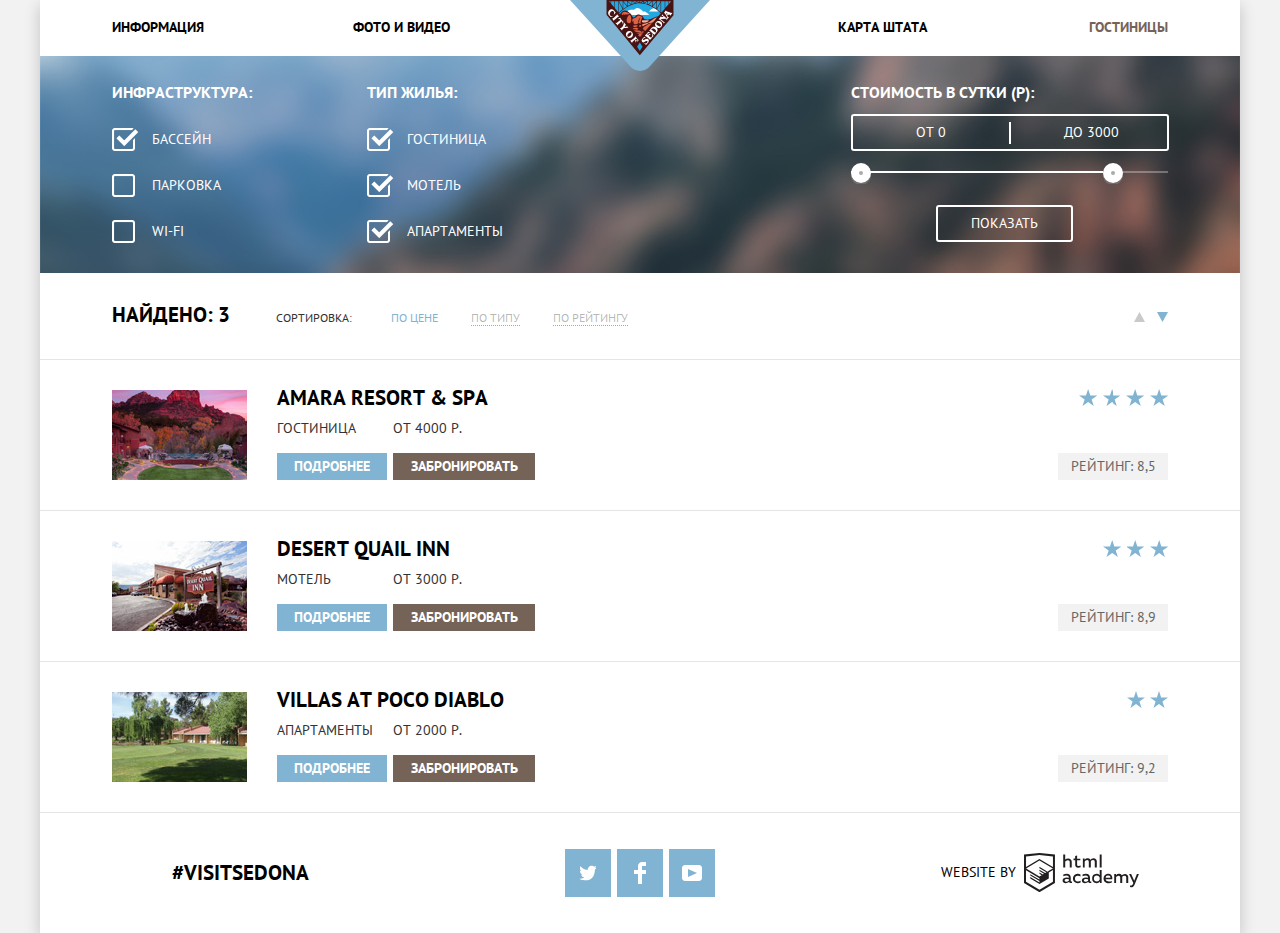
==== commit 3987e394: "Заключительные правки, осталось IE" ====
--- a/hotels.html
+++ b/hotels.html
@@ -11,7 +11,9 @@
   <div class="wrapper">
     <header class="header">
       <nav class="main-nav">
-        <a class="main-nav__logo" href="index.html" aria-label="Логотип Седоны"><img src="img/logo.svg" width="140" height="71" alt="Седона - небольшой городок в Аризоне, заслуживающий большего!"></a>
+        <a class="main-nav__logo" href="index.html" aria-label="Логотип Седоны">
+          <img src="img/logo.svg" width="140" height="71" alt="Седона - небольшой городок в Аризоне, заслуживающий большего!">
+        </a>
         <ul class="main-nav__list">
           <li><a href="#" class="main-nav__item">Информация</a></li>
           <li><a href="#" class="main-nav__item">Фото и видео</a></li>
@@ -20,27 +22,43 @@
         </ul>
       </nav>
     </header>
-
     <main class="container">
       <form class="hotel-choice" action="https://echo.htmlacademy.ru" method="post">
         <h2 class="visually-hidden">Форма выбора параметров отеля</h2>
         <div class="hotel-choice__specs">
           <div class="legend">Инфраструктура:</div>
           <ul class="hotel-choice__list">
-            <li><input class="hotel-choice__checkbox" type="checkbox" id="pool" name="pool-field" checked><label for="pool">Бассейн</label></li>
-            <li><input class="hotel-choice__checkbox" type="checkbox" id="parking" name="parking-field"><label for="parking">Парковка</label></li>
-            <li><input class="hotel-choice__checkbox" type="checkbox" id="wi-fi" name="wi-fi-field"><label for="wi-fi">Wi-Fi</label></li>
+            <li>
+              <input class="hotel-choice__checkbox visually-hidden" type="checkbox" id="pool" name="pool-field" checked>
+              <label for="pool">Бассейн</label>
+            </li>
+            <li>
+              <input class="hotel-choice__checkbox visually-hidden" type="checkbox" id="parking" name="parking-field">
+              <label for="parking">Парковка</label>
+            </li>
+            <li>
+              <input class="hotel-choice__checkbox visually-hidden" type="checkbox" id="wi-fi" name="wi-fi-field">
+              <label for="wi-fi">Wi-Fi</label>
+            </li>
           </ul>
         </div>
         <div class="hotel-choice__specs">
           <div class="legend">Тип жилья:</div>
           <ul class="hotel-choice__list">
-            <li><input class="hotel-choice__checkbox" type="checkbox" id="inn" name="inn-field" checked><label for="inn">Гостиница</label></li>
-            <li><input class="hotel-choice__checkbox" type="checkbox" id="motel" name="motel-field" checked><label for="motel">Мотель</label></li>
-            <li><input class="hotel-choice__checkbox" type="checkbox" id="apartments" name="apartments-field" checked><label for="apartments">Апартаменты</label></li>
+            <li>
+              <input class="hotel-choice__checkbox visually-hidden" type="checkbox" id="inn" name="inn-field" checked>
+              <label for="inn">Гостиница</label>
+            </li>
+            <li>
+              <input class="hotel-choice__checkbox visually-hidden" type="checkbox" id="motel" name="motel-field" checked>
+              <label for="motel">Мотель</label>
+            </li>
+            <li>
+              <input class="hotel-choice__checkbox visually-hidden" type="checkbox" id="apartments" name="apartments-field" checked>
+              <label for="apartments">Апартаменты</label>
+            </li>
           </ul>
         </div>
-        
         <div class="hotel-choice__cost-per-day">
           <div class="legend">Стоимость в сутки (Р): <output name="costoutput"></output></div>
           <div class="hotel-choice__price-input">
@@ -53,9 +71,15 @@
               <input type="text" value="3000" name="hotel-choice__to">
             </label>
           </div>
-
-          <div class="hotel-choice__price-range"><span class="visually-hidden">Ползунки выбора диапазона стоимости</span></div>
-
+          <div class="hotel-choice__price-range">
+            <span class="visually-hidden">Ползунки выбора диапазона стоимости</span>
+            <svg class="hotel-choice__range" width="317px" height="24px">
+              <line x1="0px" y1="12px" x2="252px" y2="12px" stroke="#ffffff" stroke-width="2px"></line>
+              <line x1="252px" y1="12px" x2="317px" y2="12px" stroke="rgba(255, 255, 255, 0.3)" stroke-width="2px"></line>
+            </svg>
+            <button class="hotel-choice__range-btn hotel-choice__range-btn--left" type="button"></button>
+            <button class="hotel-choice__range-btn hotel-choice__range-btn--right" type="button"></button>
+          </div>
           <button class="hotel-choice__btn" type="submit">Показать</button>
         </div>
       </form>
@@ -71,141 +95,132 @@
             </ul>
           </div>
         <ul class="results-direction">
-          <li><a class="direction inactive" href="#" aria-label="Сортировка по возрастанию">
-            <div class="results__sorting">
+          <li>
+            <a class="direction inactive" href="#" aria-label="Сортировка по возрастанию">
               <svg x="0px" y="0px" width="11px" height="10px">
                 <polygon class="svg-direction" fill="#231F20" points="5.5,0 0,10 11,10 "/>
               </svg>
-            </div>
             </a>
           </li>
-          <li><a class="direction active" aria-label="Сортировка по убыванию">
-            <div class="results__sorting">
-                <svg x="0px" y="0px" width="11px" height="10px">
-                  <polyline class="svg-direction" fill="#231F20" points="5.5,10 0,0 11,0 "/>
-                </svg>
-            </div>
+          <li>
+            <a class="direction active" aria-label="Сортировка по убыванию">
+              <svg x="0px" y="0px" width="11px" height="10px">
+                <polyline class="svg-direction" fill="#231F20" points="5.5,10 0,0 11,0 "/>
+              </svg>
             </a>
           </li>
         </ul>
       </section>
-        
       <section class="hotels">
         <h2 class="visually-hidden">Результаты поиска отелей</h2>
-        <article class="hotels__item hotel"> <!--Первый ряд-->
-            <h3 class="visually-hidden">Первый результат</h3>
-
-            <a class="hotel__image" href="#" aria-label="Фото отеля"><img src="img/hotel-amara.jpg" width="135" height="90" alt="Фото отеля"></a>
-            <div class="hotel__description"> <!--Блок с тремя подблоками-->
-              <p class="hotel__name"><a href="#">Amara resort &amp; spa</a></p>
-              <div class="hotel__info">
-                <p class="hotel__type">Гостинца</p>
-                <p class="hotel__price">От 4000 Р.</p>
-              </div>            
-              <div class="hotel__info">
-                <a class="hotel__btn hotel__btn--details" href="#">Подробнее</a>
-                <a class="hotel__btn hotel__btn--reserve" href="#">Забронировать</a>
-              </div>
+        <article class="hotels__item hotel">
+          <h3 class="visually-hidden">Первый результат</h3>
+          <a class="hotel__image" href="#" aria-label="Фото отеля">
+            <img src="img/hotel-amara.jpg" width="135" height="90" alt="Фото отеля">
+          </a>
+          <div class="hotel__description">
+            <p class="hotel__name"><a href="#">Amara resort &amp; spa</a></p>
+            <div class="hotel__info">
+              <p class="hotel__type">Гостиница</p>
+              <p class="hotel__price">От 4000 Р.</p>
+            </div>            
+            <div class="hotel__info">
+              <a class="hotel__btn hotel__btn--details" href="#">Подробнее</a>
+              <a class="hotel__btn hotel__btn--reserve" href="#">Забронировать</a>
             </div>
-            <div class="hotel__evaluate"> <!--Блок с двумя подблоками-->
-              <div class="hotel__stars hotel__stars--first" aria-label="Четыре звезды"></div>
-              <p class="hotel__rating">Рейтинг: <span>8,5</span></p>
+          </div>
+          <div class="hotel__evaluate">
+            <div class="hotel__stars hotel__stars--first" aria-label="Четыре звезды"></div>
+            <p class="hotel__rating">Рейтинг: <span>8,5</span></p>
+          </div>
+        </article>
+        <article class="hotels__item hotel">
+          <h3 class="visually-hidden">Второй результат</h3>
+          <a class="hotel__image" href="#" aria-label="Фото отеля">
+            <img src="img/hotel-desert.jpg" width="135" height="90" alt="Фото отеля">
+          </a>
+          <div class="hotel__description">
+            <p class="hotel__name"><a href="#">Desert Quail Inn</a></p>
+            <div class="hotel__info">
+              <p class="hotel__type">Мотель</p>
+              <p class="hotel__price">От 3000 Р.</p>
+            </div>            
+            <div class="hotel__info">
+              <a class="hotel__btn hotel__btn--details" href="#">Подробнее</a>
+              <a class="hotel__btn hotel__btn--reserve" href="#">Забронировать</a>
             </div>
+          </div>
+          <div class="hotel__evaluate">
+            <div class="hotel__stars hotel__stars--second" aria-label="Три звезды"></div>
+            <p class="hotel__rating">Рейтинг: <span>8,9</span></p>
+          </div>
         </article>
-
-        <article class="hotels__item hotel"> <!--Первый ряд-->
-            <h3 class="visually-hidden">Второй результат</h3>
-
-            <a class="hotel__image" href="#" aria-label="Фото отеля"><img src="img/hotel-desert.jpg" width="135" height="90" alt="Фото отеля"></a>
-            <div class="hotel__description"> <!--Блок с тремя подблоками-->
-              <p class="hotel__name"><a href="#">Desert Quail Inn</a></p>
-              <div class="hotel__info">
-                <p class="hotel__type">Мотель</p>
-                <p class="hotel__price">От 3000 Р.</p>
-              </div>            
-              <div class="hotel__info">
-                <a class="hotel__btn hotel__btn--details" href="#">Подробнее</a>
-                <a class="hotel__btn hotel__btn--reserve" href="#">Забронировать</a>
-              </div>
+        <article class="hotels__item hotel">
+          <h3 class="visually-hidden">Третий результат</h3>
+          <a class="hotel__image" href="#" aria-label="Фото отеля">
+            <img src="img/hotel-villas.jpg" width="135" height="90" alt="Фото отеля">
+          </a>
+          <div class="hotel__description">
+            <p class="hotel__name"><a href="#">Villas at Poco Diablo</a></p>
+            <div class="hotel__info">
+              <p class="hotel__type">Апартаменты</p>
+              <p class="hotel__price">От 2000 Р.</p>
+            </div>            
+            <div class="hotel__info">
+              <a class="hotel__btn hotel__btn--details" href="#">Подробнее</a>
+              <a class="hotel__btn hotel__btn--reserve" href="#">Забронировать</a>
             </div>
-            <div class="hotel__evaluate"> <!--Блок с двумя подблоками-->
-              <div class="hotel__stars hotel__stars--second" aria-label="Три звезды"></div>
-              <p class="hotel__rating">Рейтинг: <span>8,9</span></p>
-            </div>
-        </article>
-
-        <article class="hotels__item hotel"> <!--Первый ряд-->
-            <h3 class="visually-hidden">Третий результат</h3>
-
-            <a class="hotel__image" href="#" aria-label="Фото отеля"><img src="img/hotel-villas.jpg" width="135" height="90" alt="Фото отеля"></a>
-            <div class="hotel__description"> <!--Блок с тремя подблоками-->
-              <p class="hotel__name"><a href="#">Villas at Poco Diablo</a></p>
-              <div class="hotel__info">
-                <p class="hotel__type">Апартаменты</p>
-                <p class="hotel__price">От 2000 Р.</p>
-              </div>            
-              <div class="hotel__info">
-                <a class="hotel__btn hotel__btn--details" href="#">Подробнее</a>
-                <a class="hotel__btn hotel__btn--reserve" href="#">Забронировать</a>
-              </div>
-            </div>
-            <div class="hotel__evaluate"> <!--Блок с двумя подблоками-->
-              <div class="hotel__stars hotel__stars--third" aria-label="Две звезды"></div>
-              <p class="hotel__rating">Рейтинг: <span>9,2</span></p>
-            </div>
+          </div>
+          <div class="hotel__evaluate">
+            <div class="hotel__stars hotel__stars--third" aria-label="Две звезды"></div>
+            <p class="hotel__rating">Рейтинг: <span>9,2</span></p>
+          </div>
         </article>
       </section>
     </main>
-
     <footer class="footer">
       <div class="visit">
         <a class="visit__link" href="#">#Visitsedona</a>
       </div>
       <ul class="social">
-        <li class="social__button social__button--twitter"><a href="#"><span class="visually-hidden">Twitter</span>
-          <svg version="1.1" id="Layer_1" xmlns="http://www.w3.org/2000/svg" xmlns:xlink="http://www.w3.org/1999/xlink" x="0px" y="0px"
-          width="17px" height="15px" viewBox="0 0 17 15" enable-background="new 0 0 17 15" xml:space="preserve">
-       
-       <g id="W6EeEF_1_">
-         <g>
-           <path opacity="1" fill="#FFFFFF" d="M10.95,0.144c1.685-0.496,2.984,0.27,3.577,1.179c0.673-0.231,1.331-0.481,2.011-0.708
-             c-0.004,0.861-0.522,1.513-0.857,1.768c0.685,0.17,1.304-0.491,1.304-0.491c-0.169,1-1.006,1.788-1.563,2.024
-             c-0.231,6.75-3.175,11.217-10.077,11.082c-0.522,0,0.075,0-0.446,0c-0.41,0-4.164-0.46-4.898-1.887
-             c2.271,0.196,3.893-0.422,4.693-1.177c-0.96-0.3-2.679-0.477-2.979-2.95C2.064,9.09,2.279,9.212,2.905,9.103
-             C1.705,8.247,0.374,7.53,0.448,5.33c0.285,0.328,1.067,0.536,1.34,0.472c-0.703-0.241-1.97-3.36-0.894-4.952
-             c1.818,1.854,3.735,3.606,7.152,3.773C8.254,2.33,9.183,0.793,10.95,0.144z"/>
-         </g>
-       </g>
-       </svg>
-      </a></li>
-        <li class="social__button social__button--facebook"><a href="#"><span class="visually-hidden">Facebook</span>
-          <?xml version="1.0" encoding="utf-8"?>
-          <!-- Generator: Adobe Illustrator 15.0.0, SVG Export Plug-In . SVG Version: 6.00 Build 0)  -->
-          <!DOCTYPE svg PUBLIC "-//W3C//DTD SVG 1.1//EN" "http://www.w3.org/Graphics/SVG/1.1/DTD/svg11.dtd">
-          <svg version="1.1" id="Layer_2" xmlns="http://www.w3.org/2000/svg" xmlns:xlink="http://www.w3.org/1999/xlink" x="0px" y="0px"
-             width="12px" height="22px" viewBox="0 0 12 22" enable-background="new 0 0 12 22" xml:space="preserve">
-          <path fill="#FFFFFF" d="M12,4V0H8C5.791,0,4,1.791,4,4v4H0v4h4v10h4V12h4V8H8V4H12z"/>
-          </svg>
-          </a></li>
-        <li class="social__button social__button--youtube"><a href="#"><span class="visually-hidden">YouTube</span>
-          <?xml version="1.0" encoding="utf-8"?>
-          <!-- Generator: Adobe Illustrator 15.0.0, SVG Export Plug-In . SVG Version: 6.00 Build 0)  -->
-          <!DOCTYPE svg PUBLIC "-//W3C//DTD SVG 1.1//EN" "http://www.w3.org/Graphics/SVG/1.1/DTD/svg11.dtd">
-          <svg version="1.1" id="Layer_1" xmlns="http://www.w3.org/2000/svg" xmlns:xlink="http://www.w3.org/1999/xlink" x="0px" y="0px"
-             width="20px" height="16px" viewBox="0 0 20 16" enable-background="new 0 0 20 16" xml:space="preserve">
-          <path fill="#FFFFFF" d="M17,0H3C1.35,0,0,1.35,0,3v10c0,1.65,1.35,3,3,3h14c1.65,0,3-1.35,3-3V3C20,1.35,18.65,0,17,0z
-             M6.027,11.998V4.002L15.014,8L6.027,11.998z"/>
-          </svg>
-          </a></li>
+        <li class="social__button social__button--twitter">
+          <a href="#">
+            <span class="visually-hidden">Twitter</span>
+            <svg x="0px" y="0px" width="17px" height="15px" viewBox="0 0 17 15" enable-background="new 0 0 17 15" xml:space="preserve">
+              <path opacity="1" fill="#FFFFFF" d="M10.95,0.144c1.685-0.496,2.984,0.27,3.577,1.179c0.673-0.231,1.331-0.481,2.011-0.708
+                c-0.004,0.861-0.522,1.513-0.857,1.768c0.685,0.17,1.304-0.491,1.304-0.491c-0.169,1-1.006,1.788-1.563,2.024
+                c-0.231,6.75-3.175,11.217-10.077,11.082c-0.522,0,0.075,0-0.446,0c-0.41,0-4.164-0.46-4.898-1.887
+                c2.271,0.196,3.893-0.422,4.693-1.177c-0.96-0.3-2.679-0.477-2.979-2.95C2.064,9.09,2.279,9.212,2.905,9.103
+                C1.705,8.247,0.374,7.53,0.448,5.33c0.285,0.328,1.067,0.536,1.34,0.472c-0.703-0.241-1.97-3.36-0.894-4.952
+                c1.818,1.854,3.735,3.606,7.152,3.773C8.254,2.33,9.183,0.793,10.95,0.144z"/>
+            </svg>
+          </a>
+        </li>
+        <li class="social__button social__button--facebook">
+          <a href="#">
+            <span class="visually-hidden">Facebook</span>
+            <svg  x="0px" y="0px" width="12px" height="22px" viewBox="0 0 12 22" enable-background="new 0 0 12 22" xml:space="preserve">
+              <path fill="#FFFFFF" d="M12,4V0H8C5.791,0,4,1.791,4,4v4H0v4h4v10h4V12h4V8H8V4H12z"/>
+            </svg>
+          </a>
+        </li>
+        <li class="social__button social__button--youtube">
+          <a href="#">
+            <span class="visually-hidden">YouTube</span>
+            <svg  x="0px" y="0px" width="20px" height="16px" viewBox="0 0 20 16" enable-background="new 0 0 20 16" xml:space="preserve">
+              <path fill="#FFFFFF" d="M17,0H3C1.35,0,0,1.35,0,3v10c0,1.65,1.35,3,3,3h14c1.65,0,3-1.35,3-3V3C20,1.35,18.65,0,17,0z
+              M6.027,11.998V4.002L15.014,8L6.027,11.998z"/>
+            </svg>
+          </a>
+        </li>
       </ul>
       <p class="copyright">
         <span>Website by</span>
         <a href="https://htmlacademy.ru/intensive/htmlcss">
-          <svg id="Layer_1" data-name="Layer 1" xmlns="http://www.w3.org/2000/svg" viewBox="0 0 108.08 36.85"><title>logo-htmlacademy-small1</title><path d="M44.61,26.88a2,2,0,0,0,.55-0.1v1.33a3.25,3.25,0,0,1-1.18.21,1.67,1.67,0,0,1-1.67-1,4.84,4.84,0,0,1-3.14,1.08c-1.51,0-2.91-.83-2.91-2.55,0-2.13,2-2.79,3.71-2.79a11.08,11.08,0,0,1,2.17.25v-0.3c0-1-.76-1.77-2.19-1.77a7.42,7.42,0,0,0-3,.64v-1.7a10.21,10.21,0,0,1,3.19-.55c2.36,0,3.81,1.12,3.81,3.65v3a0.54,0.54,0,0,0,.49.59h0.17Zm-6.44-1.13A1.35,1.35,0,0,0,39.63,27h0.11a3.39,3.39,0,0,0,2.41-1V24.58a9.72,9.72,0,0,0-1.81-.21c-1,0-2.16.33-2.16,1.38h0Zm12.36-6.11a5,5,0,0,1,2.57.64V22a4.08,4.08,0,0,0-2.3-.7,2.75,2.75,0,1,0,0,5.49,5,5,0,0,0,2.43-.64v1.71a6.27,6.27,0,0,1-2.76.57A4.21,4.21,0,0,1,46,24.51q0-.21,0-0.41a4.32,4.32,0,0,1,4.18-4.46h0.38Zm12.17,7.24a2,2,0,0,0,.55-0.1v1.33a3.25,3.25,0,0,1-1.18.21,1.67,1.67,0,0,1-1.67-1,4.84,4.84,0,0,1-3.14,1.08c-1.51,0-2.91-.83-2.91-2.55,0-2.13,2-2.79,3.71-2.79a11.08,11.08,0,0,1,2.17.25v-0.3c0-1-.76-1.77-2.19-1.77a7.42,7.42,0,0,0-3,.64v-1.7a10.21,10.21,0,0,1,3.19-.55c2.36,0,3.81,1.12,3.81,3.65v3a0.54,0.54,0,0,0,.49.59h0.17Zm-6.44-1.13A1.35,1.35,0,0,0,57.73,27h0.11a3.39,3.39,0,0,0,2.41-1V24.58a9.72,9.72,0,0,0-1.81-.21c-1.06,0-2.16.33-2.16,1.38h0ZM73,16V28.2H71.35V26.88a3.88,3.88,0,0,1-3.19,1.54,4.4,4.4,0,0,1,0-8.78,3.81,3.81,0,0,1,3,1.3V16H73Zm-4.53,5.22a2.76,2.76,0,1,0,0,5.52A2.86,2.86,0,0,0,71.15,25V23A2.91,2.91,0,0,0,68.49,21.27ZM79,19.64c3.31,0,4.46,2.68,3.92,5.09H76.7c0.21,1.5,1.67,2.11,3.19,2.11a6.11,6.11,0,0,0,2.64-.59v1.6a7.14,7.14,0,0,1-3,.57C77,28.42,74.78,27,74.78,24a4.18,4.18,0,0,1,4-4.39H79Zm0.09,1.54a2.28,2.28,0,0,0-2.44,2.1v0.06H81.3A2,2,0,0,0,79.13,21.18Zm5.73,7V19.87h1.65v1a3.81,3.81,0,0,1,2.78-1.27A2.86,2.86,0,0,1,91.89,21a4.12,4.12,0,0,1,2.91-1.33A3.06,3.06,0,0,1,98,23V28.2h-1.9V23.05a1.59,1.59,0,0,0-1.42-1.75H94.42a2.8,2.8,0,0,0-2.07,1.12V28.2h-1.9V23.05A1.59,1.59,0,0,0,89,21.31H88.8a3,3,0,0,0-2.21,1.29v5.63H84.86Zm21.31-8.33h1.9l-3.91,9.46c-0.9,2.17-2.09,2.86-3.35,2.86a4.76,4.76,0,0,1-1.1-.14V30.46a2.86,2.86,0,0,0,.85.12c0.9,0,1.58-.64,2.07-1.9l0.17-.42-4-8.4h2l2.86,6.29ZM38.73,1.46V6.22a3.81,3.81,0,0,1,2.7-1.14,3.25,3.25,0,0,1,3.44,3.4v5.15H43V8.72a1.81,1.81,0,0,0-1.61-2h-0.3a2.93,2.93,0,0,0-2.32,1.39v5.52h-1.9V1.46h1.9ZM49.94,2.31v3h3V6.91h-3v3.81c0,1.1.5,1.46,1.58,1.46a4.49,4.49,0,0,0,1.69-.33v1.6A6.8,6.8,0,0,1,51,13.8a2.55,2.55,0,0,1-2.86-2.74V6.89H46.58V5.26h1.5V2.74Zm5.4,11.31V5.28H57v1A3.81,3.81,0,0,1,59.77,5a2.86,2.86,0,0,1,2.6,1.33A4.12,4.12,0,0,1,65.28,5,3.06,3.06,0,0,1,68.44,8.4v5.21h-1.9V8.46a1.59,1.59,0,0,0-1.42-1.75H64.89a2.8,2.8,0,0,0-2.07,1.12v5.78h-1.9V8.46A1.59,1.59,0,0,0,59.5,6.71H59.27A3,3,0,0,0,57.06,8v5.63H55.34ZM71.17,1.45H73V13.6H71.17V1.45ZM14.71,0H14.55L0,1.54V28.21l14.55,8.66,14.55-8.66V1.54Zm12.5,27.1L14.55,34.64,1.9,27.12V16.18l12.59,7.5V25L5.86,19.9v1.31l8.68,5.21v1.39L5.87,22.65V24l8.68,5.21,8.75-5.24V18.31L27.2,16V27.12Zm0-12.53-3.48,2-1.6,1L14.51,13v1.31L21,18.23H21l-0.14.09-1,.54-5.37-3.2V17l4.24,2.52-1,.67-3.2-1.9v1.31l2.1,1.24L14.5,22.1,2,14.65,14.51,7.11Zm0-1.32L14.49,5.76,1.91,13.25v-10L14.56,1.92,27.21,3.25v10h0Z" transform="translate(0 -0.02)" fill="#231f20"/></svg>
+          <svg viewBox="0 0 108.08 36.85"><title>logo-htmlacademy-small1</title><path d="M44.61,26.88a2,2,0,0,0,.55-0.1v1.33a3.25,3.25,0,0,1-1.18.21,1.67,1.67,0,0,1-1.67-1,4.84,4.84,0,0,1-3.14,1.08c-1.51,0-2.91-.83-2.91-2.55,0-2.13,2-2.79,3.71-2.79a11.08,11.08,0,0,1,2.17.25v-0.3c0-1-.76-1.77-2.19-1.77a7.42,7.42,0,0,0-3,.64v-1.7a10.21,10.21,0,0,1,3.19-.55c2.36,0,3.81,1.12,3.81,3.65v3a0.54,0.54,0,0,0,.49.59h0.17Zm-6.44-1.13A1.35,1.35,0,0,0,39.63,27h0.11a3.39,3.39,0,0,0,2.41-1V24.58a9.72,9.72,0,0,0-1.81-.21c-1,0-2.16.33-2.16,1.38h0Zm12.36-6.11a5,5,0,0,1,2.57.64V22a4.08,4.08,0,0,0-2.3-.7,2.75,2.75,0,1,0,0,5.49,5,5,0,0,0,2.43-.64v1.71a6.27,6.27,0,0,1-2.76.57A4.21,4.21,0,0,1,46,24.51q0-.21,0-0.41a4.32,4.32,0,0,1,4.18-4.46h0.38Zm12.17,7.24a2,2,0,0,0,.55-0.1v1.33a3.25,3.25,0,0,1-1.18.21,1.67,1.67,0,0,1-1.67-1,4.84,4.84,0,0,1-3.14,1.08c-1.51,0-2.91-.83-2.91-2.55,0-2.13,2-2.79,3.71-2.79a11.08,11.08,0,0,1,2.17.25v-0.3c0-1-.76-1.77-2.19-1.77a7.42,7.42,0,0,0-3,.64v-1.7a10.21,10.21,0,0,1,3.19-.55c2.36,0,3.81,1.12,3.81,3.65v3a0.54,0.54,0,0,0,.49.59h0.17Zm-6.44-1.13A1.35,1.35,0,0,0,57.73,27h0.11a3.39,3.39,0,0,0,2.41-1V24.58a9.72,9.72,0,0,0-1.81-.21c-1.06,0-2.16.33-2.16,1.38h0ZM73,16V28.2H71.35V26.88a3.88,3.88,0,0,1-3.19,1.54,4.4,4.4,0,0,1,0-8.78,3.81,3.81,0,0,1,3,1.3V16H73Zm-4.53,5.22a2.76,2.76,0,1,0,0,5.52A2.86,2.86,0,0,0,71.15,25V23A2.91,2.91,0,0,0,68.49,21.27ZM79,19.64c3.31,0,4.46,2.68,3.92,5.09H76.7c0.21,1.5,1.67,2.11,3.19,2.11a6.11,6.11,0,0,0,2.64-.59v1.6a7.14,7.14,0,0,1-3,.57C77,28.42,74.78,27,74.78,24a4.18,4.18,0,0,1,4-4.39H79Zm0.09,1.54a2.28,2.28,0,0,0-2.44,2.1v0.06H81.3A2,2,0,0,0,79.13,21.18Zm5.73,7V19.87h1.65v1a3.81,3.81,0,0,1,2.78-1.27A2.86,2.86,0,0,1,91.89,21a4.12,4.12,0,0,1,2.91-1.33A3.06,3.06,0,0,1,98,23V28.2h-1.9V23.05a1.59,1.59,0,0,0-1.42-1.75H94.42a2.8,2.8,0,0,0-2.07,1.12V28.2h-1.9V23.05A1.59,1.59,0,0,0,89,21.31H88.8a3,3,0,0,0-2.21,1.29v5.63H84.86Zm21.31-8.33h1.9l-3.91,9.46c-0.9,2.17-2.09,2.86-3.35,2.86a4.76,4.76,0,0,1-1.1-.14V30.46a2.86,2.86,0,0,0,.85.12c0.9,0,1.58-.64,2.07-1.9l0.17-.42-4-8.4h2l2.86,6.29ZM38.73,1.46V6.22a3.81,3.81,0,0,1,2.7-1.14,3.25,3.25,0,0,1,3.44,3.4v5.15H43V8.72a1.81,1.81,0,0,0-1.61-2h-0.3a2.93,2.93,0,0,0-2.32,1.39v5.52h-1.9V1.46h1.9ZM49.94,2.31v3h3V6.91h-3v3.81c0,1.1.5,1.46,1.58,1.46a4.49,4.49,0,0,0,1.69-.33v1.6A6.8,6.8,0,0,1,51,13.8a2.55,2.55,0,0,1-2.86-2.74V6.89H46.58V5.26h1.5V2.74Zm5.4,11.31V5.28H57v1A3.81,3.81,0,0,1,59.77,5a2.86,2.86,0,0,1,2.6,1.33A4.12,4.12,0,0,1,65.28,5,3.06,3.06,0,0,1,68.44,8.4v5.21h-1.9V8.46a1.59,1.59,0,0,0-1.42-1.75H64.89a2.8,2.8,0,0,0-2.07,1.12v5.78h-1.9V8.46A1.59,1.59,0,0,0,59.5,6.71H59.27A3,3,0,0,0,57.06,8v5.63H55.34ZM71.17,1.45H73V13.6H71.17V1.45ZM14.71,0H14.55L0,1.54V28.21l14.55,8.66,14.55-8.66V1.54Zm12.5,27.1L14.55,34.64,1.9,27.12V16.18l12.59,7.5V25L5.86,19.9v1.31l8.68,5.21v1.39L5.87,22.65V24l8.68,5.21,8.75-5.24V18.31L27.2,16V27.12Zm0-12.53-3.48,2-1.6,1L14.51,13v1.31L21,18.23H21l-0.14.09-1,.54-5.37-3.2V17l4.24,2.52-1,.67-3.2-1.9v1.31l2.1,1.24L14.5,22.1,2,14.65,14.51,7.11Zm0-1.32L14.49,5.76,1.91,13.25v-10L14.56,1.92,27.21,3.25v10h0Z" transform="translate(0 -0.02)" fill="#231f20"/></svg>
         </a>
       </p>
     </footer>
   </div>
-  
   </body>
 </html>--- a/css/style.css
+++ b/css/style.css
@@ -35,8 +35,7 @@
   width: 1200px;
   margin: 0 auto;
   background-color: #ffffff;
-  box-shadow: 
-  0px 5px 15px 0 rgba(0, 1, 1, 0.2);
+  box-shadow: 0px 5px 15px 0 rgba(0, 1, 1, 0.2);
 }
 
 .mountain-view {
@@ -45,7 +44,6 @@
   position: relative;
   background-image: url("../img/background-photo.jpg");
   background-position: 0 -56px;
-  background-size: fill;
   background-repeat: no-repeat;
 }
 
@@ -64,9 +62,9 @@
   content: "";
   background: url("../img/polygon.svg") center center no-repeat;
   position: absolute;
-  width: 1201px; 
+  width: 1202px; 
   height: 59px;
-  left: 0px;
+  left: -1px;
   bottom: -1px;
 }
 
@@ -105,10 +103,6 @@
   word-break: break-all;
 }
 
-/* .main-nav__list li {
-  display: block;
-} */
-
 .main-nav li:nth-of-type(1) {
   padding-left: 72px;
   text-align: left;
@@ -176,52 +170,24 @@
   margin-bottom: 8px;
 }
 
-.features__item:first-of-type .features__item-about {
-  padding: 47px 55px 60px;
-}
-
-.features__item:nth-of-type(2) .features__item-about {
-  padding: 46px 49px 60px 48px;
-}
-
-.features__item:nth-of-type(3) .features__item-about {
-  padding: 47px 90px 60px 90px;
-}
-
-.features__item:nth-of-type(4) .features__item-about {
-  padding: 47px 65px 60px;
-}
-
-.features__item:nth-of-type(5) .features__item-about {
-  padding: 47px 72px 60px;
+.features__item-about {
+  padding: 46px 60px 60px;
+}
+
+.features__item--wide .features__item-about {
+  padding-left: 45px;
+  padding-right: 45px;
+}
+
+.features__item:last-of-type .features__item-about {
+  padding-left: 70px;
+  padding-right: 70px;
 }
 
 .features .features__item-number {
   margin-bottom: 5px;
 }
 
-.recommendations__about {
-  padding: 0 70px;
-  position: relative;
-}
-
-.recommendations__about--houses {
-  background: url("../img/icon-houses.svg");
-  background-repeat: no-repeat;
-  background-position: center 23%;
-}
-
-.recommendations__about--food {
-  background: url("../img/icon-food.svg");
-  background-repeat: no-repeat;
-  background-position: center 23%;
-}
-
-.recommendations__about--souvenirs {
-  background: url("../img/icon-souvenirs.svg");
-  background-repeat: no-repeat;
-  background-position: center 22%;
-}
 
 h3.features__item-header {
   font-size: 21px;
@@ -253,6 +219,29 @@
 
 .recommendations__about {
   width: 400px;
+  background-color: #ffffff;
+}
+
+.recommendations__about::before {
+  content: "";
+  display: block;
+  margin: 0 auto;
+  width: 75px;
+  height: 76px;
+  background: 50% 100% no-repeat;
+  margin-bottom: 5px;
+}
+
+.recommendations__about--houses::before {
+  background-image: url("../img/icon-houses.svg");
+}
+
+.recommendations__about--food::before {
+  background-image: url("../img/icon-food.svg");
+}
+
+.recommendations__about--souvenirs::before {
+  background-image: url("../img/icon-souvenirs.svg");
 }
 
 .recommendations .features__item-header {
@@ -267,10 +256,6 @@
 .recommendations__item,
 .features__item-about {
   width: 400px;
-}
-
-.recommendations__about {
-  background-color: #ffffff;
 }
 
 .features__list,
@@ -335,25 +320,24 @@
   z-index: 2;
   background-color: #ffffff;
   box-shadow: 0px 7px 15px 0px rgba(0, 1, 1, 0.15);
-  /* display: none; */
   animation: vibration 0.3s;
 }
 
 @keyframes vibration {
   0%  {
-    transform: translateX(-200px);
+    transform: translateY(-100px);
   }
 
   45% {
-    transform: translateX(70px);
+    transform: translateY(170px) skewY(30deg);
   }
 
   90% {
-    transform: translateX(-30px);
+    transform: translateY(-30px) skewY(-15deg);
   }
 
   100% {
-    transform: translateX(0);
+    transform: translateY(0);
   }
 }
 
@@ -384,8 +368,7 @@
 }
 
 .modal-vibrate {
-  /* animation: vibration 0.3s; */
-  animation: no-go 0.3s;
+  animation: vibration 0.3s;
 }
 
 .modal-error {
@@ -396,7 +379,6 @@
   padding-top: 49px;
   position: relative;
   width: 568px;
-  /* align-self: center; */
   margin: 0 auto;
 
 }
@@ -475,6 +457,10 @@
   box-shadow: none;
 }
 
+input[type=text]::-ms-clear { 
+  display: none; 
+}
+
 .search__number input[type="number"] {
   appearance: none;
   margin: 0;
@@ -511,7 +497,7 @@
 }
 
 .search__date input {
-  padding-left: 15px;
+  padding-left: 10px;
 }
 
 .search__date input[value] {
@@ -532,7 +518,6 @@
   display: flex;
   align-items: center;
   justify-content: space-between;
-  /* flex-grow: 1; */
 }
 
 .search__children button:hover line,
@@ -574,8 +559,7 @@
 
 .search__number button:focus {
   border: #66afe9;
-  box-shadow: 
-  inset 0 0 8px rgba(102, 175, 233, 0.6);
+  box-shadow: inset 0 0 8px rgba(102, 175, 233, 0.6);
 }
 
 .search__form input[type="number"] {
@@ -681,9 +665,10 @@
   list-style: none;
 }
 
-.hotel-choice__specs input {
-  display: none;
-}
+.hotel-choice__checkbox:focus + label {
+  text-shadow: 25px 0px 8px rgb(9, 19, 31);
+}
+
 
 .hotel-choice__specs label {
   position: relative;
@@ -755,7 +740,7 @@
 .hotel-choice__price-input {
   border: 2px solid #ffffff;
   text-align: center;
-  margin-bottom: 53px;
+  margin-bottom: 9px;
   width: 318px;
   padding: 6px 0;
   display: flex;
@@ -774,10 +759,9 @@
   width: 2px;
   height: 22px;
   background-color: #ffffff;
-  top: 50%px;
-  transform: translateY(-50%);
+  top: 50%;
   left: 50%;
-  transform: translateX(-50%);
+  transform: translate(-50%, -50%);
 }
 
 .hotel__stars {
@@ -815,6 +799,10 @@
 
 .hotel-choice__input {
   width: 50%;
+}
+
+.hotel img {
+  display: block;
 }
 
 .hotel-choice__btn {
@@ -830,15 +818,12 @@
   min-height: 32px;
   padding: 6px;
   border-radius: 3px;
+  margin-left: -10px;
 }
 
 .hotel-choice__btn:hover {
   color: #000000;
   background-color: #ffffff;
-}
-
-.results {
-
 }
 
 .results p,
@@ -888,12 +873,6 @@
 .results__type-list a:active {
   border-bottom: hidden;
   color: #000000;
-}
-
-a.active {
-  color: #81b3d2;
-  border: none;
-  text-decoration: none;
 }
 
 a.active {
@@ -979,8 +958,6 @@
   margin-bottom: -2px;
 }
 
-/*Начало сеток*/
-
 .container {
   display: flex;
   flex-direction: column;
@@ -1043,7 +1020,7 @@
   flex-direction: column;
   justify-content: space-between;
   min-height: 330px;
-  padding: 165px 50px 82px;
+  padding: 56px 50px 82px;
 }
 
 .features__picture {
@@ -1159,7 +1136,6 @@
   fill: #bdbbbc;
 }
 
-/*IE11 fix*/
 .copyright svg:active path {
   fill: #bdbbbc;
 }
@@ -1205,7 +1181,47 @@
 }
 
 .hotel-choice__price-range {
-  margin-bottom: 14px;
+  margin-bottom: 15px;
+  position: relative;
+}
+
+.hotel-choice__price-range button {
+  margin: 0;
+  padding: 0;
+}
+
+.hotel-choice__range-btn--left {
+  position: absolute;
+  content: "";
+  border: none;
+  width: 22px;
+  height: 24px;
+  background: url("../img/icon-filter-button.svg");
+  background-position: 0px 3px;
+  background-repeat: no-repeat;
+  left: 0px;
+  top: 0px;
+}
+
+.hotel-choice__range-btn--right {
+  position: absolute;
+  content: "";
+  border: none;
+  width: 22px;
+  height: 24px;
+  background: url("../img/icon-filter-button.svg");
+  background-position: 0px 3px;
+  background-repeat: no-repeat;
+  left: 252px;
+  top: 0px;
+}
+
+.hotel-choice__range-btn--left:hover,
+.hotel-choice__range-btn--right:hover {
+  background: url("../img/icon-filter-button-hover.svg");
+  background-position: -1px 2px;
+  background-repeat: no-repeat;
+  background-size: 22px 24px;
 }
 
 .legend {
@@ -1213,7 +1229,7 @@
 }
 
 .hotel-choice__list li {
-  margin-bottom: 24px;
+  margin-bottom: 23px;
   height: 23px;
 }
 
@@ -1277,8 +1293,6 @@
   fill: #81b3d2;
 }
 
-/* IE11 fix */
-
 .direction .svg-direction:active {
   fill: #81b3d2;
 }
@@ -1291,7 +1305,6 @@
 .hotel {
   display: flex;
   align-items: flex-start;
-  /* flex-direction: column; */
   padding: 30px 72px;
   border-bottom: 1px solid rgba(0, 0, 0, 0.1);
 }
@@ -1340,19 +1353,15 @@
   display: flex;
   flex-direction: column;
   justify-content: space-between;
-  /* width: 110px; */
   min-height: 90px;
   align-self: flex-end;
   padding-bottom: 2px;
 }
 
-
-
 .hotel__info .hotel__type {
   width: 110px;
   margin-right: 6px;
 }
-
 
 .visually-hidden {
   position: absolute;
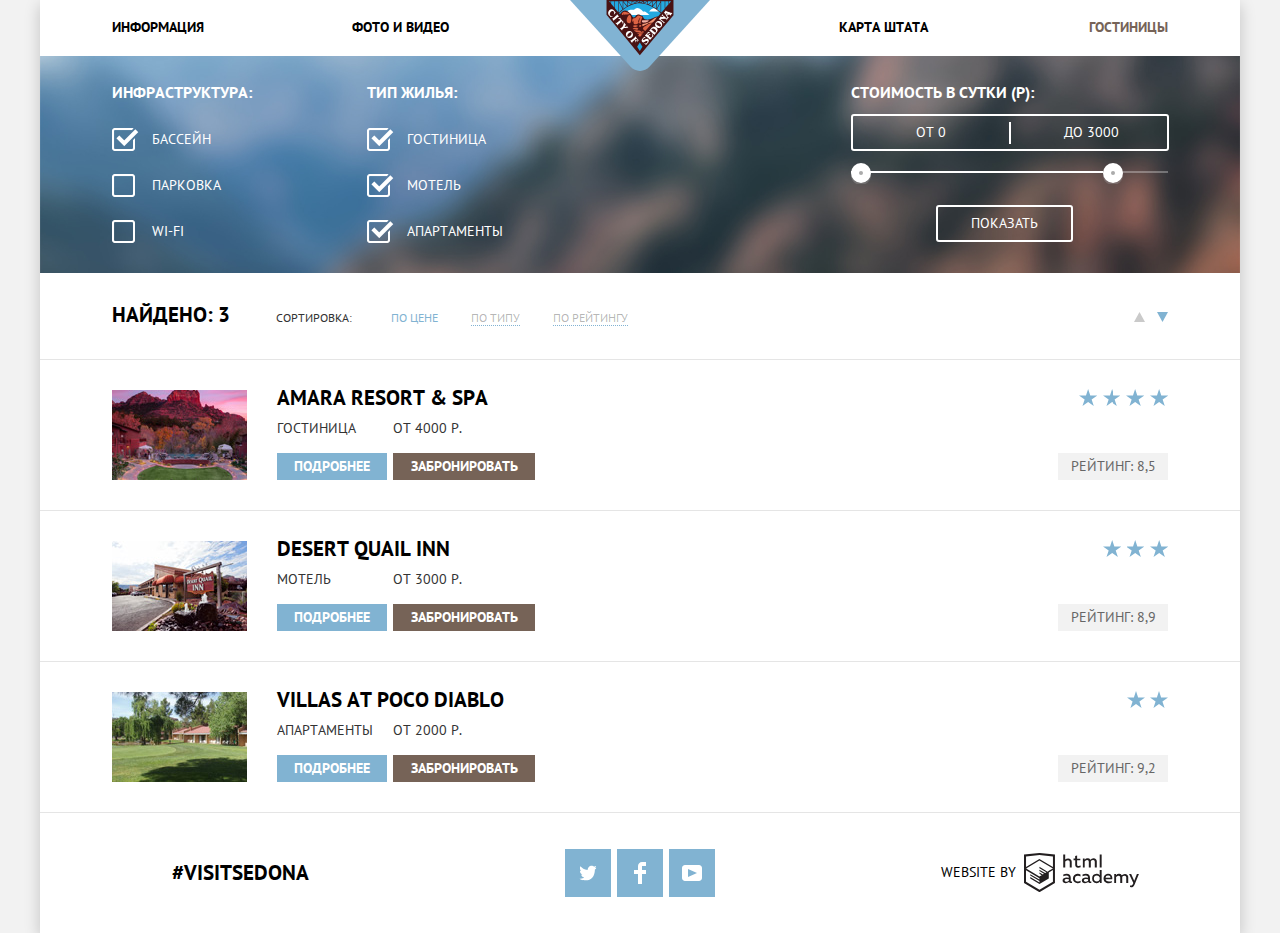
==== commit e17c6427: "Внесены финальные правки и сделана минификация" ====
--- a/hotels.html
+++ b/hotels.html
@@ -15,10 +15,18 @@
           <img src="img/logo.svg" width="140" height="71" alt="Седона - небольшой городок в Аризоне, заслуживающий большего!">
         </a>
         <ul class="main-nav__list">
-          <li><a href="#" class="main-nav__item">Информация</a></li>
-          <li><a href="#" class="main-nav__item">Фото и видео</a></li>
-          <li><a href="#" class="main-nav__item">Карта штата</a></li>
-          <li><a class="main-nav__item">Гостиницы</a></li>
+          <li>
+            <a href="#" class="main-nav__item">Информация</a>
+          </li>
+          <li>
+            <a href="#" class="main-nav__item">Фото и видео</a>
+          </li>
+          <li>
+            <a href="#" class="main-nav__item">Карта штата</a>
+          </li>
+          <li>
+            <a class="main-nav__item">Гостиницы</a>
+          </li>
         </ul>
       </nav>
     </header>
--- a/css/style.css
+++ b/css/style.css
@@ -89,7 +89,7 @@
 .main-nav__list {
   margin-top: 0;
   margin-bottom: 0;
-  padding-left: 0;
+  padding: 0 72px;
   display: flex;
 }
 
@@ -101,29 +101,10 @@
   padding-top: 14px;
   padding-bottom: 16px;
   word-break: break-all;
-}
-
-.main-nav li:nth-of-type(1) {
-  padding-left: 72px;
   text-align: left;
 }
 
-.main-nav li:nth-of-type(2) {
-  padding-left: 73px;
-  text-align: left;
-}
-
-.main-nav li:nth-of-type(3) {
-  padding-right: 73px;
-  text-align: right;
-}
-
-.main-nav li:nth-of-type(4) {
-  padding-right: 72px;
-  text-align: right;
-}
-
-.hotels-body .main-nav li:nth-of-type(n+3) {
+.main-nav li:nth-of-type(n+3) {
   text-align: right;
 }
 
@@ -559,7 +540,7 @@
 
 .search__number button:focus {
   border: #66afe9;
-  box-shadow: inset 0 0 8px rgba(102, 175, 233, 0.6);
+  box-shadow: inset 0 0 5px #0000ff;
 }
 
 .search__form input[type="number"] {
@@ -626,14 +607,6 @@
   position: relative;
 }
 
-.map__interactive {
-  position: absolute;
-  top: 0;
-  left: 0;
-  width: 1200px;
-  height: 593px;
-}
-
 .map img {
   max-width: 100%;
   height: auto;
@@ -666,17 +639,14 @@
 }
 
 .hotel-choice__checkbox:focus + label {
-  text-shadow: 25px 0px 8px rgb(9, 19, 31);
-}
-
+  box-shadow: inset 0 0 5px #0000ff;
+}
 
 .hotel-choice__specs label {
   position: relative;
   padding-left: 40px;
   min-height: 23px;
-  width: 100px;
   cursor: pointer;
-  
 }
 
 .hotel-choice__specs label::before {
@@ -769,6 +739,7 @@
   margin-top: -1px;
   background: url("../img/icon-star.svg") space;
   align-self: flex-end;
+  margin-bottom: 47px;
 }
 
 .hotel__stars--first {
@@ -786,7 +757,6 @@
 .hotel-choice__cost-per-day input {
   background: none;
   font-size: 14px;
-  line-height: 21px;
   color: #ffffff;
   width: 50%;
   border: 0;
@@ -995,6 +965,11 @@
   width: 400px;
 }
 
+.features__item:not(.features__item--wide) {
+  display: flex;
+  min-height: 256px;
+}
+
 .features__item--wide {
   width: 100%;
 }
@@ -1012,7 +987,7 @@
 }
 
 .recommendations__item {
-  width: 400px;
+  display: flex;
 }
 
 .recommendations__about {
@@ -1222,6 +1197,7 @@
   background-position: -1px 2px;
   background-repeat: no-repeat;
   background-size: 22px 24px;
+  cursor: pointer;
 }
 
 .legend {
@@ -1230,7 +1206,7 @@
 
 .hotel-choice__list li {
   margin-bottom: 23px;
-  height: 23px;
+  display: flex;
 }
 
 .hotel-choice__list li:last-of-type {
@@ -1304,6 +1280,7 @@
 
 .hotel {
   display: flex;
+  min-height: 90px;
   align-items: flex-start;
   padding: 30px 72px;
   border-bottom: 1px solid rgba(0, 0, 0, 0.1);
@@ -1311,13 +1288,6 @@
 
 .hotel:first-of-type {
   border-top: 1px solid rgba(0, 0, 0, 0.1);
-}
-
-.hotel__wrapper {
-  display: flex;
-  padding-left: 72px;
-  padding-right: 72px;
-  align-items: flex-start;
 }
 
 .hotel__image {
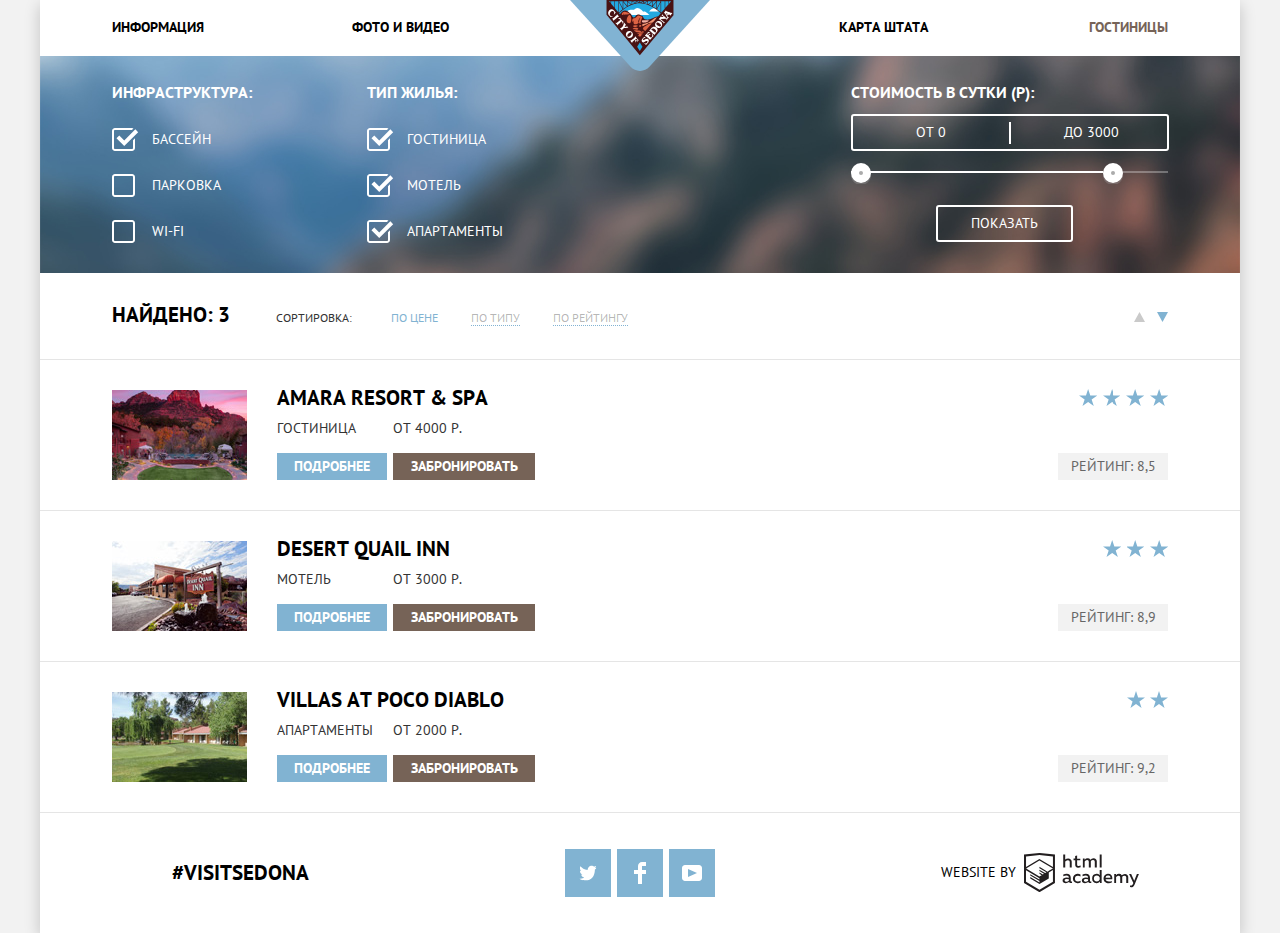
==== commit b70b8308: "Переделано согласно замечаниям проверяющего" ====
--- a/hotels.html
+++ b/hotels.html
@@ -3,232 +3,232 @@
   <head>
     <meta charset="utf-8">
     <link href="https://fonts.googleapis.com/css?family=PT+Sans:400,700&amp;subset=cyrillic" rel="stylesheet">
-    <link href="css/normalize.css" rel="stylesheet">
-    <link href="css/style.css" rel="stylesheet">
+    <link href="css/normalize.min.css" rel="stylesheet">
+    <link href="css/style.min.css" rel="stylesheet">
     <title>HTML Academy: Отели Седоны</title>
   </head>
   <body class="hotels-body">
-  <div class="wrapper">
-    <header class="header">
-      <nav class="main-nav">
-        <a class="main-nav__logo" href="index.html" aria-label="Логотип Седоны">
-          <img src="img/logo.svg" width="140" height="71" alt="Седона - небольшой городок в Аризоне, заслуживающий большего!">
-        </a>
-        <ul class="main-nav__list">
-          <li>
-            <a href="#" class="main-nav__item">Информация</a>
+    <div class="wrapper">
+      <header class="header">
+        <nav class="main-nav">
+          <a class="main-nav__logo" href="index.html" aria-label="Логотип Седоны">
+            <img src="img/logo.svg" width="140" height="71" alt="Седона - небольшой городок в Аризоне, заслуживающий большего!">
+          </a>
+          <ul class="main-nav__list">
+            <li>
+              <a href="#" class="main-nav__item">Информация</a>
+            </li>
+            <li>
+              <a href="#" class="main-nav__item">Фото и видео</a>
+            </li>
+            <li>
+              <a href="#" class="main-nav__item">Карта штата</a>
+            </li>
+            <li>
+              <a class="main-nav__item">Гостиницы</a>
+            </li>
+          </ul>
+        </nav>
+      </header>
+      <main class="container">
+        <form class="hotel-choice" action="https://echo.htmlacademy.ru" method="post">
+          <h2 class="visually-hidden">Форма выбора параметров отеля</h2>
+          <div class="hotel-choice__specs">
+            <div class="legend">Инфраструктура:</div>
+            <ul class="hotel-choice__list">
+              <li>
+                <input class="hotel-choice__checkbox visually-hidden" type="checkbox" id="pool" name="pool-field" checked>
+                <label for="pool">Бассейн</label>
+              </li>
+              <li>
+                <input class="hotel-choice__checkbox visually-hidden" type="checkbox" id="parking" name="parking-field">
+                <label for="parking">Парковка</label>
+              </li>
+              <li>
+                <input class="hotel-choice__checkbox visually-hidden" type="checkbox" id="wi-fi" name="wi-fi-field">
+                <label for="wi-fi">Wi-Fi</label>
+              </li>
+            </ul>
+          </div>
+          <div class="hotel-choice__specs">
+            <div class="legend">Тип жилья:</div>
+            <ul class="hotel-choice__list">
+              <li>
+                <input class="hotel-choice__checkbox visually-hidden" type="checkbox" id="inn" name="inn-field" checked>
+                <label for="inn">Гостиница</label>
+              </li>
+              <li>
+                <input class="hotel-choice__checkbox visually-hidden" type="checkbox" id="motel" name="motel-field" checked>
+                <label for="motel">Мотель</label>
+              </li>
+              <li>
+                <input class="hotel-choice__checkbox visually-hidden" type="checkbox" id="apartments" name="apartments-field" checked>
+                <label for="apartments">Апартаменты</label>
+              </li>
+            </ul>
+          </div>
+          <div class="hotel-choice__cost-per-day">
+            <div class="legend">Стоимость в сутки (Р): <output name="costoutput"></output></div>
+            <div class="hotel-choice__price-input">
+              <label class="hotel-choice__input">
+                <span>От</span>
+                <input type="text" value="0" name="hotel-choice__from">
+              </label>
+              <label class="hotel-choice__input">
+                <span>До</span>
+                <input type="text" value="3000" name="hotel-choice__to">
+              </label>
+            </div>
+            <div class="hotel-choice__price-range">
+              <span class="visually-hidden">Ползунки выбора диапазона стоимости</span>
+              <svg class="hotel-choice__range" width="317px" height="24px">
+                <line x1="0px" y1="12px" x2="252px" y2="12px" stroke="#ffffff" stroke-width="2px"></line>
+                <line x1="252px" y1="12px" x2="317px" y2="12px" stroke="rgba(255, 255, 255, 0.3)" stroke-width="2px"></line>
+              </svg>
+              <button class="hotel-choice__range-btn hotel-choice__range-btn--left" type="button"></button>
+              <button class="hotel-choice__range-btn hotel-choice__range-btn--right" type="button"></button>
+            </div>
+            <button class="hotel-choice__btn" type="submit">Показать</button>
+          </div>
+        </form>
+        <section class="results">
+            <h2 class="visually-hidden">Результаты поиска:</h2>
+            <p class="results__count">Найдено: <span>3</span></p>
+            <div class="results__type">
+              <p class="results__type-name"><span>Сортировка:</span></p>
+              <ul class="results__type-list">
+                <li><a class="active">По цене</a></li>
+                <li><a href="#">По типу</a></li>
+                <li><a href="#">По рейтингу</a></li>
+              </ul>
+            </div>
+          <ul class="results-direction">
+            <li>
+              <a class="direction inactive" href="#" aria-label="Сортировка по возрастанию">
+                <svg x="0px" y="0px" width="11px" height="10px">
+                  <polygon class="svg-direction" fill="#231F20" points="5.5,0 0,10 11,10 "/>
+                </svg>
+              </a>
+            </li>
+            <li>
+              <a class="direction active" aria-label="Сортировка по убыванию">
+                <svg x="0px" y="0px" width="11px" height="10px">
+                  <polyline class="svg-direction" fill="#231F20" points="5.5,10 0,0 11,0 "/>
+                </svg>
+              </a>
+            </li>
+          </ul>
+        </section>
+        <section class="hotels">
+          <h2 class="visually-hidden">Результаты поиска отелей</h2>
+          <article class="hotels__item hotel">
+            <h3 class="visually-hidden">Первый результат</h3>
+            <a class="hotel__image" href="#" aria-label="Фото отеля">
+              <img src="img/hotel-amara.jpg" width="135" height="90" alt="Фото отеля">
+            </a>
+            <div class="hotel__description">
+              <p class="hotel__name"><a href="#">Amara resort &amp; spa</a></p>
+              <div class="hotel__info">
+                <p class="hotel__type">Гостиница</p>
+                <p class="hotel__price">От 4000 Р.</p>
+              </div>            
+              <div class="hotel__info">
+                <a class="hotel__btn hotel__btn--details" href="#">Подробнее</a>
+                <a class="hotel__btn hotel__btn--reserve" href="#">Забронировать</a>
+              </div>
+            </div>
+            <div class="hotel__evaluate">
+              <div class="hotel__stars hotel__stars--first" aria-label="Четыре звезды"></div>
+              <p class="hotel__rating">Рейтинг: <span>8,5</span></p>
+            </div>
+          </article>
+          <article class="hotels__item hotel">
+            <h3 class="visually-hidden">Второй результат</h3>
+            <a class="hotel__image" href="#" aria-label="Фото отеля">
+              <img src="img/hotel-desert.jpg" width="135" height="90" alt="Фото отеля">
+            </a>
+            <div class="hotel__description">
+              <p class="hotel__name"><a href="#">Desert Quail Inn</a></p>
+              <div class="hotel__info">
+                <p class="hotel__type">Мотель</p>
+                <p class="hotel__price">От 3000 Р.</p>
+              </div>            
+              <div class="hotel__info">
+                <a class="hotel__btn hotel__btn--details" href="#">Подробнее</a>
+                <a class="hotel__btn hotel__btn--reserve" href="#">Забронировать</a>
+              </div>
+            </div>
+            <div class="hotel__evaluate">
+              <div class="hotel__stars hotel__stars--second" aria-label="Три звезды"></div>
+              <p class="hotel__rating">Рейтинг: <span>8,9</span></p>
+            </div>
+          </article>
+          <article class="hotels__item hotel">
+            <h3 class="visually-hidden">Третий результат</h3>
+            <a class="hotel__image" href="#" aria-label="Фото отеля">
+              <img src="img/hotel-villas.jpg" width="135" height="90" alt="Фото отеля">
+            </a>
+            <div class="hotel__description">
+              <p class="hotel__name"><a href="#">Villas at Poco Diablo</a></p>
+              <div class="hotel__info">
+                <p class="hotel__type">Апартаменты</p>
+                <p class="hotel__price">От 2000 Р.</p>
+              </div>            
+              <div class="hotel__info">
+                <a class="hotel__btn hotel__btn--details" href="#">Подробнее</a>
+                <a class="hotel__btn hotel__btn--reserve" href="#">Забронировать</a>
+              </div>
+            </div>
+            <div class="hotel__evaluate">
+              <div class="hotel__stars hotel__stars--third" aria-label="Две звезды"></div>
+              <p class="hotel__rating">Рейтинг: <span>9,2</span></p>
+            </div>
+          </article>
+        </section>
+      </main>
+      <footer class="footer">
+        <div class="visit">
+          <a class="visit__link" href="#">#Visitsedona</a>
+        </div>
+        <ul class="social">
+          <li class="social__button social__button--twitter">
+            <a href="#">
+              <span class="visually-hidden">Twitter</span>
+              <svg x="0px" y="0px" width="17px" height="15px" viewBox="0 0 17 15" enable-background="new 0 0 17 15" xml:space="preserve">
+                <path opacity="1" fill="#FFFFFF" d="M10.95,0.144c1.685-0.496,2.984,0.27,3.577,1.179c0.673-0.231,1.331-0.481,2.011-0.708
+                  c-0.004,0.861-0.522,1.513-0.857,1.768c0.685,0.17,1.304-0.491,1.304-0.491c-0.169,1-1.006,1.788-1.563,2.024
+                  c-0.231,6.75-3.175,11.217-10.077,11.082c-0.522,0,0.075,0-0.446,0c-0.41,0-4.164-0.46-4.898-1.887
+                  c2.271,0.196,3.893-0.422,4.693-1.177c-0.96-0.3-2.679-0.477-2.979-2.95C2.064,9.09,2.279,9.212,2.905,9.103
+                  C1.705,8.247,0.374,7.53,0.448,5.33c0.285,0.328,1.067,0.536,1.34,0.472c-0.703-0.241-1.97-3.36-0.894-4.952
+                  c1.818,1.854,3.735,3.606,7.152,3.773C8.254,2.33,9.183,0.793,10.95,0.144z"/>
+              </svg>
+            </a>
           </li>
-          <li>
-            <a href="#" class="main-nav__item">Фото и видео</a>
+          <li class="social__button social__button--facebook">
+            <a href="#">
+              <span class="visually-hidden">Facebook</span>
+              <svg  x="0px" y="0px" width="12px" height="22px" viewBox="0 0 12 22" enable-background="new 0 0 12 22" xml:space="preserve">
+                <path fill="#FFFFFF" d="M12,4V0H8C5.791,0,4,1.791,4,4v4H0v4h4v10h4V12h4V8H8V4H12z"/>
+              </svg>
+            </a>
           </li>
-          <li>
-            <a href="#" class="main-nav__item">Карта штата</a>
-          </li>
-          <li>
-            <a class="main-nav__item">Гостиницы</a>
+          <li class="social__button social__button--youtube">
+            <a href="#">
+              <span class="visually-hidden">YouTube</span>
+              <svg  x="0px" y="0px" width="20px" height="16px" viewBox="0 0 20 16" enable-background="new 0 0 20 16" xml:space="preserve">
+                <path fill="#FFFFFF" d="M17,0H3C1.35,0,0,1.35,0,3v10c0,1.65,1.35,3,3,3h14c1.65,0,3-1.35,3-3V3C20,1.35,18.65,0,17,0z
+                M6.027,11.998V4.002L15.014,8L6.027,11.998z"/>
+              </svg>
+            </a>
           </li>
         </ul>
-      </nav>
-    </header>
-    <main class="container">
-      <form class="hotel-choice" action="https://echo.htmlacademy.ru" method="post">
-        <h2 class="visually-hidden">Форма выбора параметров отеля</h2>
-        <div class="hotel-choice__specs">
-          <div class="legend">Инфраструктура:</div>
-          <ul class="hotel-choice__list">
-            <li>
-              <input class="hotel-choice__checkbox visually-hidden" type="checkbox" id="pool" name="pool-field" checked>
-              <label for="pool">Бассейн</label>
-            </li>
-            <li>
-              <input class="hotel-choice__checkbox visually-hidden" type="checkbox" id="parking" name="parking-field">
-              <label for="parking">Парковка</label>
-            </li>
-            <li>
-              <input class="hotel-choice__checkbox visually-hidden" type="checkbox" id="wi-fi" name="wi-fi-field">
-              <label for="wi-fi">Wi-Fi</label>
-            </li>
-          </ul>
-        </div>
-        <div class="hotel-choice__specs">
-          <div class="legend">Тип жилья:</div>
-          <ul class="hotel-choice__list">
-            <li>
-              <input class="hotel-choice__checkbox visually-hidden" type="checkbox" id="inn" name="inn-field" checked>
-              <label for="inn">Гостиница</label>
-            </li>
-            <li>
-              <input class="hotel-choice__checkbox visually-hidden" type="checkbox" id="motel" name="motel-field" checked>
-              <label for="motel">Мотель</label>
-            </li>
-            <li>
-              <input class="hotel-choice__checkbox visually-hidden" type="checkbox" id="apartments" name="apartments-field" checked>
-              <label for="apartments">Апартаменты</label>
-            </li>
-          </ul>
-        </div>
-        <div class="hotel-choice__cost-per-day">
-          <div class="legend">Стоимость в сутки (Р): <output name="costoutput"></output></div>
-          <div class="hotel-choice__price-input">
-            <label class="hotel-choice__input">
-              <span>От</span>
-              <input type="text" value="0" name="hotel-choice__from">
-            </label>
-            <label class="hotel-choice__input">
-              <span>До</span>
-              <input type="text" value="3000" name="hotel-choice__to">
-            </label>
-          </div>
-          <div class="hotel-choice__price-range">
-            <span class="visually-hidden">Ползунки выбора диапазона стоимости</span>
-            <svg class="hotel-choice__range" width="317px" height="24px">
-              <line x1="0px" y1="12px" x2="252px" y2="12px" stroke="#ffffff" stroke-width="2px"></line>
-              <line x1="252px" y1="12px" x2="317px" y2="12px" stroke="rgba(255, 255, 255, 0.3)" stroke-width="2px"></line>
-            </svg>
-            <button class="hotel-choice__range-btn hotel-choice__range-btn--left" type="button"></button>
-            <button class="hotel-choice__range-btn hotel-choice__range-btn--right" type="button"></button>
-          </div>
-          <button class="hotel-choice__btn" type="submit">Показать</button>
-        </div>
-      </form>
-      <section class="results">
-          <h2 class="visually-hidden">Результаты поиска:</h2>
-          <p class="results__count">Найдено: <span>3</span></p>
-          <div class="results__type">
-            <p class="results__type-name"><span>Сортировка:</span></p>
-            <ul class="results__type-list">
-              <li><a class="active">По цене</a></li>
-              <li><a href="#">По типу</a></li>
-              <li><a href="#">По рейтингу</a></li>
-            </ul>
-          </div>
-        <ul class="results-direction">
-          <li>
-            <a class="direction inactive" href="#" aria-label="Сортировка по возрастанию">
-              <svg x="0px" y="0px" width="11px" height="10px">
-                <polygon class="svg-direction" fill="#231F20" points="5.5,0 0,10 11,10 "/>
-              </svg>
-            </a>
-          </li>
-          <li>
-            <a class="direction active" aria-label="Сортировка по убыванию">
-              <svg x="0px" y="0px" width="11px" height="10px">
-                <polyline class="svg-direction" fill="#231F20" points="5.5,10 0,0 11,0 "/>
-              </svg>
-            </a>
-          </li>
-        </ul>
-      </section>
-      <section class="hotels">
-        <h2 class="visually-hidden">Результаты поиска отелей</h2>
-        <article class="hotels__item hotel">
-          <h3 class="visually-hidden">Первый результат</h3>
-          <a class="hotel__image" href="#" aria-label="Фото отеля">
-            <img src="img/hotel-amara.jpg" width="135" height="90" alt="Фото отеля">
+        <p class="copyright">
+          <span>Website by</span>
+          <a href="https://htmlacademy.ru/intensive/htmlcss">
+            <svg viewBox="0 0 108.08 36.85"><title>logo-htmlacademy-small1</title><path d="M44.61,26.88a2,2,0,0,0,.55-0.1v1.33a3.25,3.25,0,0,1-1.18.21,1.67,1.67,0,0,1-1.67-1,4.84,4.84,0,0,1-3.14,1.08c-1.51,0-2.91-.83-2.91-2.55,0-2.13,2-2.79,3.71-2.79a11.08,11.08,0,0,1,2.17.25v-0.3c0-1-.76-1.77-2.19-1.77a7.42,7.42,0,0,0-3,.64v-1.7a10.21,10.21,0,0,1,3.19-.55c2.36,0,3.81,1.12,3.81,3.65v3a0.54,0.54,0,0,0,.49.59h0.17Zm-6.44-1.13A1.35,1.35,0,0,0,39.63,27h0.11a3.39,3.39,0,0,0,2.41-1V24.58a9.72,9.72,0,0,0-1.81-.21c-1,0-2.16.33-2.16,1.38h0Zm12.36-6.11a5,5,0,0,1,2.57.64V22a4.08,4.08,0,0,0-2.3-.7,2.75,2.75,0,1,0,0,5.49,5,5,0,0,0,2.43-.64v1.71a6.27,6.27,0,0,1-2.76.57A4.21,4.21,0,0,1,46,24.51q0-.21,0-0.41a4.32,4.32,0,0,1,4.18-4.46h0.38Zm12.17,7.24a2,2,0,0,0,.55-0.1v1.33a3.25,3.25,0,0,1-1.18.21,1.67,1.67,0,0,1-1.67-1,4.84,4.84,0,0,1-3.14,1.08c-1.51,0-2.91-.83-2.91-2.55,0-2.13,2-2.79,3.71-2.79a11.08,11.08,0,0,1,2.17.25v-0.3c0-1-.76-1.77-2.19-1.77a7.42,7.42,0,0,0-3,.64v-1.7a10.21,10.21,0,0,1,3.19-.55c2.36,0,3.81,1.12,3.81,3.65v3a0.54,0.54,0,0,0,.49.59h0.17Zm-6.44-1.13A1.35,1.35,0,0,0,57.73,27h0.11a3.39,3.39,0,0,0,2.41-1V24.58a9.72,9.72,0,0,0-1.81-.21c-1.06,0-2.16.33-2.16,1.38h0ZM73,16V28.2H71.35V26.88a3.88,3.88,0,0,1-3.19,1.54,4.4,4.4,0,0,1,0-8.78,3.81,3.81,0,0,1,3,1.3V16H73Zm-4.53,5.22a2.76,2.76,0,1,0,0,5.52A2.86,2.86,0,0,0,71.15,25V23A2.91,2.91,0,0,0,68.49,21.27ZM79,19.64c3.31,0,4.46,2.68,3.92,5.09H76.7c0.21,1.5,1.67,2.11,3.19,2.11a6.11,6.11,0,0,0,2.64-.59v1.6a7.14,7.14,0,0,1-3,.57C77,28.42,74.78,27,74.78,24a4.18,4.18,0,0,1,4-4.39H79Zm0.09,1.54a2.28,2.28,0,0,0-2.44,2.1v0.06H81.3A2,2,0,0,0,79.13,21.18Zm5.73,7V19.87h1.65v1a3.81,3.81,0,0,1,2.78-1.27A2.86,2.86,0,0,1,91.89,21a4.12,4.12,0,0,1,2.91-1.33A3.06,3.06,0,0,1,98,23V28.2h-1.9V23.05a1.59,1.59,0,0,0-1.42-1.75H94.42a2.8,2.8,0,0,0-2.07,1.12V28.2h-1.9V23.05A1.59,1.59,0,0,0,89,21.31H88.8a3,3,0,0,0-2.21,1.29v5.63H84.86Zm21.31-8.33h1.9l-3.91,9.46c-0.9,2.17-2.09,2.86-3.35,2.86a4.76,4.76,0,0,1-1.1-.14V30.46a2.86,2.86,0,0,0,.85.12c0.9,0,1.58-.64,2.07-1.9l0.17-.42-4-8.4h2l2.86,6.29ZM38.73,1.46V6.22a3.81,3.81,0,0,1,2.7-1.14,3.25,3.25,0,0,1,3.44,3.4v5.15H43V8.72a1.81,1.81,0,0,0-1.61-2h-0.3a2.93,2.93,0,0,0-2.32,1.39v5.52h-1.9V1.46h1.9ZM49.94,2.31v3h3V6.91h-3v3.81c0,1.1.5,1.46,1.58,1.46a4.49,4.49,0,0,0,1.69-.33v1.6A6.8,6.8,0,0,1,51,13.8a2.55,2.55,0,0,1-2.86-2.74V6.89H46.58V5.26h1.5V2.74Zm5.4,11.31V5.28H57v1A3.81,3.81,0,0,1,59.77,5a2.86,2.86,0,0,1,2.6,1.33A4.12,4.12,0,0,1,65.28,5,3.06,3.06,0,0,1,68.44,8.4v5.21h-1.9V8.46a1.59,1.59,0,0,0-1.42-1.75H64.89a2.8,2.8,0,0,0-2.07,1.12v5.78h-1.9V8.46A1.59,1.59,0,0,0,59.5,6.71H59.27A3,3,0,0,0,57.06,8v5.63H55.34ZM71.17,1.45H73V13.6H71.17V1.45ZM14.71,0H14.55L0,1.54V28.21l14.55,8.66,14.55-8.66V1.54Zm12.5,27.1L14.55,34.64,1.9,27.12V16.18l12.59,7.5V25L5.86,19.9v1.31l8.68,5.21v1.39L5.87,22.65V24l8.68,5.21,8.75-5.24V18.31L27.2,16V27.12Zm0-12.53-3.48,2-1.6,1L14.51,13v1.31L21,18.23H21l-0.14.09-1,.54-5.37-3.2V17l4.24,2.52-1,.67-3.2-1.9v1.31l2.1,1.24L14.5,22.1,2,14.65,14.51,7.11Zm0-1.32L14.49,5.76,1.91,13.25v-10L14.56,1.92,27.21,3.25v10h0Z" transform="translate(0 -0.02)" fill="#231f20"/></svg>
           </a>
-          <div class="hotel__description">
-            <p class="hotel__name"><a href="#">Amara resort &amp; spa</a></p>
-            <div class="hotel__info">
-              <p class="hotel__type">Гостиница</p>
-              <p class="hotel__price">От 4000 Р.</p>
-            </div>            
-            <div class="hotel__info">
-              <a class="hotel__btn hotel__btn--details" href="#">Подробнее</a>
-              <a class="hotel__btn hotel__btn--reserve" href="#">Забронировать</a>
-            </div>
-          </div>
-          <div class="hotel__evaluate">
-            <div class="hotel__stars hotel__stars--first" aria-label="Четыре звезды"></div>
-            <p class="hotel__rating">Рейтинг: <span>8,5</span></p>
-          </div>
-        </article>
-        <article class="hotels__item hotel">
-          <h3 class="visually-hidden">Второй результат</h3>
-          <a class="hotel__image" href="#" aria-label="Фото отеля">
-            <img src="img/hotel-desert.jpg" width="135" height="90" alt="Фото отеля">
-          </a>
-          <div class="hotel__description">
-            <p class="hotel__name"><a href="#">Desert Quail Inn</a></p>
-            <div class="hotel__info">
-              <p class="hotel__type">Мотель</p>
-              <p class="hotel__price">От 3000 Р.</p>
-            </div>            
-            <div class="hotel__info">
-              <a class="hotel__btn hotel__btn--details" href="#">Подробнее</a>
-              <a class="hotel__btn hotel__btn--reserve" href="#">Забронировать</a>
-            </div>
-          </div>
-          <div class="hotel__evaluate">
-            <div class="hotel__stars hotel__stars--second" aria-label="Три звезды"></div>
-            <p class="hotel__rating">Рейтинг: <span>8,9</span></p>
-          </div>
-        </article>
-        <article class="hotels__item hotel">
-          <h3 class="visually-hidden">Третий результат</h3>
-          <a class="hotel__image" href="#" aria-label="Фото отеля">
-            <img src="img/hotel-villas.jpg" width="135" height="90" alt="Фото отеля">
-          </a>
-          <div class="hotel__description">
-            <p class="hotel__name"><a href="#">Villas at Poco Diablo</a></p>
-            <div class="hotel__info">
-              <p class="hotel__type">Апартаменты</p>
-              <p class="hotel__price">От 2000 Р.</p>
-            </div>            
-            <div class="hotel__info">
-              <a class="hotel__btn hotel__btn--details" href="#">Подробнее</a>
-              <a class="hotel__btn hotel__btn--reserve" href="#">Забронировать</a>
-            </div>
-          </div>
-          <div class="hotel__evaluate">
-            <div class="hotel__stars hotel__stars--third" aria-label="Две звезды"></div>
-            <p class="hotel__rating">Рейтинг: <span>9,2</span></p>
-          </div>
-        </article>
-      </section>
-    </main>
-    <footer class="footer">
-      <div class="visit">
-        <a class="visit__link" href="#">#Visitsedona</a>
-      </div>
-      <ul class="social">
-        <li class="social__button social__button--twitter">
-          <a href="#">
-            <span class="visually-hidden">Twitter</span>
-            <svg x="0px" y="0px" width="17px" height="15px" viewBox="0 0 17 15" enable-background="new 0 0 17 15" xml:space="preserve">
-              <path opacity="1" fill="#FFFFFF" d="M10.95,0.144c1.685-0.496,2.984,0.27,3.577,1.179c0.673-0.231,1.331-0.481,2.011-0.708
-                c-0.004,0.861-0.522,1.513-0.857,1.768c0.685,0.17,1.304-0.491,1.304-0.491c-0.169,1-1.006,1.788-1.563,2.024
-                c-0.231,6.75-3.175,11.217-10.077,11.082c-0.522,0,0.075,0-0.446,0c-0.41,0-4.164-0.46-4.898-1.887
-                c2.271,0.196,3.893-0.422,4.693-1.177c-0.96-0.3-2.679-0.477-2.979-2.95C2.064,9.09,2.279,9.212,2.905,9.103
-                C1.705,8.247,0.374,7.53,0.448,5.33c0.285,0.328,1.067,0.536,1.34,0.472c-0.703-0.241-1.97-3.36-0.894-4.952
-                c1.818,1.854,3.735,3.606,7.152,3.773C8.254,2.33,9.183,0.793,10.95,0.144z"/>
-            </svg>
-          </a>
-        </li>
-        <li class="social__button social__button--facebook">
-          <a href="#">
-            <span class="visually-hidden">Facebook</span>
-            <svg  x="0px" y="0px" width="12px" height="22px" viewBox="0 0 12 22" enable-background="new 0 0 12 22" xml:space="preserve">
-              <path fill="#FFFFFF" d="M12,4V0H8C5.791,0,4,1.791,4,4v4H0v4h4v10h4V12h4V8H8V4H12z"/>
-            </svg>
-          </a>
-        </li>
-        <li class="social__button social__button--youtube">
-          <a href="#">
-            <span class="visually-hidden">YouTube</span>
-            <svg  x="0px" y="0px" width="20px" height="16px" viewBox="0 0 20 16" enable-background="new 0 0 20 16" xml:space="preserve">
-              <path fill="#FFFFFF" d="M17,0H3C1.35,0,0,1.35,0,3v10c0,1.65,1.35,3,3,3h14c1.65,0,3-1.35,3-3V3C20,1.35,18.65,0,17,0z
-              M6.027,11.998V4.002L15.014,8L6.027,11.998z"/>
-            </svg>
-          </a>
-        </li>
-      </ul>
-      <p class="copyright">
-        <span>Website by</span>
-        <a href="https://htmlacademy.ru/intensive/htmlcss">
-          <svg viewBox="0 0 108.08 36.85"><title>logo-htmlacademy-small1</title><path d="M44.61,26.88a2,2,0,0,0,.55-0.1v1.33a3.25,3.25,0,0,1-1.18.21,1.67,1.67,0,0,1-1.67-1,4.84,4.84,0,0,1-3.14,1.08c-1.51,0-2.91-.83-2.91-2.55,0-2.13,2-2.79,3.71-2.79a11.08,11.08,0,0,1,2.17.25v-0.3c0-1-.76-1.77-2.19-1.77a7.42,7.42,0,0,0-3,.64v-1.7a10.21,10.21,0,0,1,3.19-.55c2.36,0,3.81,1.12,3.81,3.65v3a0.54,0.54,0,0,0,.49.59h0.17Zm-6.44-1.13A1.35,1.35,0,0,0,39.63,27h0.11a3.39,3.39,0,0,0,2.41-1V24.58a9.72,9.72,0,0,0-1.81-.21c-1,0-2.16.33-2.16,1.38h0Zm12.36-6.11a5,5,0,0,1,2.57.64V22a4.08,4.08,0,0,0-2.3-.7,2.75,2.75,0,1,0,0,5.49,5,5,0,0,0,2.43-.64v1.71a6.27,6.27,0,0,1-2.76.57A4.21,4.21,0,0,1,46,24.51q0-.21,0-0.41a4.32,4.32,0,0,1,4.18-4.46h0.38Zm12.17,7.24a2,2,0,0,0,.55-0.1v1.33a3.25,3.25,0,0,1-1.18.21,1.67,1.67,0,0,1-1.67-1,4.84,4.84,0,0,1-3.14,1.08c-1.51,0-2.91-.83-2.91-2.55,0-2.13,2-2.79,3.71-2.79a11.08,11.08,0,0,1,2.17.25v-0.3c0-1-.76-1.77-2.19-1.77a7.42,7.42,0,0,0-3,.64v-1.7a10.21,10.21,0,0,1,3.19-.55c2.36,0,3.81,1.12,3.81,3.65v3a0.54,0.54,0,0,0,.49.59h0.17Zm-6.44-1.13A1.35,1.35,0,0,0,57.73,27h0.11a3.39,3.39,0,0,0,2.41-1V24.58a9.72,9.72,0,0,0-1.81-.21c-1.06,0-2.16.33-2.16,1.38h0ZM73,16V28.2H71.35V26.88a3.88,3.88,0,0,1-3.19,1.54,4.4,4.4,0,0,1,0-8.78,3.81,3.81,0,0,1,3,1.3V16H73Zm-4.53,5.22a2.76,2.76,0,1,0,0,5.52A2.86,2.86,0,0,0,71.15,25V23A2.91,2.91,0,0,0,68.49,21.27ZM79,19.64c3.31,0,4.46,2.68,3.92,5.09H76.7c0.21,1.5,1.67,2.11,3.19,2.11a6.11,6.11,0,0,0,2.64-.59v1.6a7.14,7.14,0,0,1-3,.57C77,28.42,74.78,27,74.78,24a4.18,4.18,0,0,1,4-4.39H79Zm0.09,1.54a2.28,2.28,0,0,0-2.44,2.1v0.06H81.3A2,2,0,0,0,79.13,21.18Zm5.73,7V19.87h1.65v1a3.81,3.81,0,0,1,2.78-1.27A2.86,2.86,0,0,1,91.89,21a4.12,4.12,0,0,1,2.91-1.33A3.06,3.06,0,0,1,98,23V28.2h-1.9V23.05a1.59,1.59,0,0,0-1.42-1.75H94.42a2.8,2.8,0,0,0-2.07,1.12V28.2h-1.9V23.05A1.59,1.59,0,0,0,89,21.31H88.8a3,3,0,0,0-2.21,1.29v5.63H84.86Zm21.31-8.33h1.9l-3.91,9.46c-0.9,2.17-2.09,2.86-3.35,2.86a4.76,4.76,0,0,1-1.1-.14V30.46a2.86,2.86,0,0,0,.85.12c0.9,0,1.58-.64,2.07-1.9l0.17-.42-4-8.4h2l2.86,6.29ZM38.73,1.46V6.22a3.81,3.81,0,0,1,2.7-1.14,3.25,3.25,0,0,1,3.44,3.4v5.15H43V8.72a1.81,1.81,0,0,0-1.61-2h-0.3a2.93,2.93,0,0,0-2.32,1.39v5.52h-1.9V1.46h1.9ZM49.94,2.31v3h3V6.91h-3v3.81c0,1.1.5,1.46,1.58,1.46a4.49,4.49,0,0,0,1.69-.33v1.6A6.8,6.8,0,0,1,51,13.8a2.55,2.55,0,0,1-2.86-2.74V6.89H46.58V5.26h1.5V2.74Zm5.4,11.31V5.28H57v1A3.81,3.81,0,0,1,59.77,5a2.86,2.86,0,0,1,2.6,1.33A4.12,4.12,0,0,1,65.28,5,3.06,3.06,0,0,1,68.44,8.4v5.21h-1.9V8.46a1.59,1.59,0,0,0-1.42-1.75H64.89a2.8,2.8,0,0,0-2.07,1.12v5.78h-1.9V8.46A1.59,1.59,0,0,0,59.5,6.71H59.27A3,3,0,0,0,57.06,8v5.63H55.34ZM71.17,1.45H73V13.6H71.17V1.45ZM14.71,0H14.55L0,1.54V28.21l14.55,8.66,14.55-8.66V1.54Zm12.5,27.1L14.55,34.64,1.9,27.12V16.18l12.59,7.5V25L5.86,19.9v1.31l8.68,5.21v1.39L5.87,22.65V24l8.68,5.21,8.75-5.24V18.31L27.2,16V27.12Zm0-12.53-3.48,2-1.6,1L14.51,13v1.31L21,18.23H21l-0.14.09-1,.54-5.37-3.2V17l4.24,2.52-1,.67-3.2-1.9v1.31l2.1,1.24L14.5,22.1,2,14.65,14.51,7.11Zm0-1.32L14.49,5.76,1.91,13.25v-10L14.56,1.92,27.21,3.25v10h0Z" transform="translate(0 -0.02)" fill="#231f20"/></svg>
-        </a>
-      </p>
-    </footer>
-  </div>
+        </p>
+      </footer>
+    </div>
   </body>
 </html>--- a/css/style.min.css
+++ b/css/style.min.css
@@ -0,0 +1 @@
+html{box-sizing:border-box}*,*::after,*::before{box-sizing:inherit}img{width:100%;height:auto}body{margin:0;padding:0;min-width:1200px;font-family:"PT Sans",Arial,sans-serif;font-size:14px;line-height:21px;text-transform:uppercase;color:#333;background-color:#f2f2f2;text-align:center;font-kerning:none}.hotels-body{text-align:left}.wrapper{width:1200px;margin:0 auto;background-color:#fff;box-shadow:0 5px 15px 0 rgba(0,1,1,.2)}.mountain-view{height:508px;overflow:hidden;position:relative;background-color:#c1d9e8;background-image:url(../img/background-photo.jpg);background-position:0 -56px;background-repeat:no-repeat}.mountain-view::before{content:"";background:url(../img/bg-welcome.svg) center center no-repeat;width:459px;height:353px;top:75px;left:371px;position:absolute;z-index:1}.mountain-view::after{content:"";background:url(../img/polygon.svg) center center no-repeat;position:absolute;width:1202px;height:59px;left:-1px;bottom:-1px}a{text-decoration:none}.main-nav{position:relative}.main-nav__logo{position:absolute;top:0;left:50%;transform:translateX(-50%);z-index:5;width:140px;height:71px}.main-nav__logo:focus{box-shadow:0 0 5px #00f}.main-nav__list{margin-top:0;margin-bottom:0;padding:0 72px;display:flex;flex-wrap:wrap}.main-nav__list li{list-style:none;font-weight:700;line-height:26px;width:240px;padding-top:14px;padding-bottom:16px;word-break:break-all;text-align:left}.main-nav li:nth-of-type(n+3){text-align:right}.main-nav__item{color:#000}.main-nav__item:hover{color:#81b3d2}.main-nav__item:active{color:rgba(0,0,0,.3)}.main-nav__item:not([href]){color:#766357}.features__intro p{margin:0}.features__intro .features__attention{font-weight:700;font-size:21px;color:#000;padding:1px 29px 0;margin-bottom:28px}.features__item-about h3,.features__item-about p{margin:0}.features__item-header,.features__item-details{margin:0}.features .features__item-header{margin-bottom:8px}.features__item-about{padding:46px 60px 60px}.features__item--wide .features__item-about{padding-left:45px;padding-right:45px}.features__item:last-of-type .features__item-about{padding-left:70px;padding-right:70px}.features .features__item-number{margin-bottom:5px}h3.features__item-header{font-size:21px;font-weight:700;line-height:21px}.features__intro{line-height:26px;padding-top:59px;padding-bottom:51px;max-width:500px;margin:0 auto}.features__item--wide{color:#fff}.recommendations{color:#333}.recommendations__item{display:flex;width:400px}.recommendations__about{width:400px;background-color:#fff}.recommendations__about::before{content:"";display:block;margin:0 auto;width:75px;height:76px;background:50% 100% no-repeat;margin-bottom:5px}.recommendations__about--houses::before{background-image:url(../img/icon-houses.svg)}.recommendations__about--food::before{background-image:url(../img/icon-food.svg)}.recommendations__about--souvenirs::before{background-image:url(../img/icon-souvenirs.svg)}.recommendations .features__item-header{color:#000;margin:-4px}.features__item:not(.features__item--wide) h3{color:#000}.recommendations__item,.features__item-about{width:400px}.features__list,.recommendations{list-style:none}.features__item:not(.features__item--wide){background-color:#eee}.search-offer__interest{font-size:30px;line-height:36px;font-weight:700;color:#000}p.search-offer__interest{margin-top:0;margin-bottom:25px}.search-offer__question{line-height:24px}.search-btn{display:block;width:100%;padding:30px}.btn{background-color:#766357;font-size:21px;line-height:26px;color:#fff;font-weight:700;border:none;text-transform:inherit;text-align:center;position:relative;z-index:3}.btn:hover{background-color:#604e43}.btn:active{color:rgba(255,255,255,.3);background-color:#503e33}.search__form{width:100%;padding:55px;position:absolute;left:0;top:100%;z-index:2;background-color:#fff;box-shadow:0 7px 15px 0 rgba(0,1,1,.15);animation:vibration 0.3s}@keyframes vibration{0%{transform:translateY(-100px)}45%{transform:translateY(170px) skewY(30deg)}90%{transform:translateY(-30px) skewY(-15deg)}100%{transform:translateY(0)}}@keyframes no-go{0%{transform:rotate(-5deg)}25%{transform:rotate(5deg)}50%{transform:rotate(-5deg)}75%{transform:rotate(5deg)}100%{transform:rotate(-5deg)}}.modal-show{display:none}.modal-vibrate{animation:vibration 0.3s}.modal-error{animation:no-go 0.3s}.search-offer{padding-top:50px;position:relative;width:568px;margin:0 auto}.search__arrival-input,.search__leaving-input{position:relative;margin-bottom:0;margin-top:0}.search__arrival,.search__leaving{width:117px;margin-right:5px;text-align:left}.search__calendar-btn{position:absolute;top:8px;right:9px;width:21px;height:22px;border:1px solid transparent;background:transparent}.search__calendar-btn svg{position:absolute;top:-2px;right:-2px;display:block}.search__calendar-btn path,.search__calendar-btn rect{fill:#cacaca}.search__calendar-btn:hover path,.search__calendar-btn:hover rect{fill:#000}.search__calendar-btn:active path,.search__calendar-btn:active rect{fill:#81b3d2}.search__calendar-btn:active{outline:none}.search__number input[type="number"]::-webkit-outer-spin-button,.search__number input[type="number"]::-webkit-inner-spin-button{-webkit-appearance:textfield;margin:0}.search__number input[type="number"]{-moz-appearance:textfield}.search__number input[type="number"]:hover,.search__number input[type="number"]:focus{-moz-appearance:textfield}.search__number input[type=number]::-webkit-inner-spin-button,.search__number input[type=number]::-webkit-outer-spin-button{-webkit-appearance:none;margin:0}.search__number input[type=number]:invalid{box-shadow:none}input[type=text]::-ms-clear{display:none}.search__number input[type="number"]{appearance:none;margin:0;background:#f2f2f2;width:38px;height:38px}.search__choose{position:relative;margin:0;display:flex}.search__number label,.search__number button,.search__number input{vertical-align:middle}.search__number button{display:inline-block;width:38px;height:38px;border:none;background:#f2f2f2;padding:0;margin:0}.search__date{display:flex;align-items:center}.search__date input{padding-left:10px}.search__date input[value]{text-transform:uppercase}.search__date:nth-of-type(1){margin-bottom:29px}.search__date:nth-of-type(2){margin-bottom:30px}.search__adults,.search__children,.search__number{display:flex;align-items:center;justify-content:space-between}.search__children button:hover line,.search__adults button:hover line{stroke:#000}.search__children button:active line,.search__adults button:active line{stroke:#81b3d2}.search__children button:focus,.search__adults button:focus{border:none;outline:none}.search__number{justify-content:space-between;margin-bottom:54px}.search__kids{width:60px;margin-right:5px}.search__grownups{width:107px;margin-right:5px}.search__minus-btn,.search__plus-btn{width:38px}.search__number button:focus{border:#66afe9;box-shadow:inset 0 0 5px #00f}.search__form input[type="number"]{width:38px}.search__form input[type="text"]{width:346px;min-height:38px}.search__form label{font-size:14px;line-height:26px;text-align:left;font-weight:700;color:#000}.search__form input{background-color:#f2f2f2;border:2px solid transparent}.search__form input:hover{background-color:#ebebeb}.search__form input:focus{outline:none;background-color:#fff;border:2px solid #e5e5e5}.search__form input{font-size:14px;line-height:26px;text-align:left;font-weight:700;color:#000}.search__form input[type="number"]{text-align:center}.find-btn{background-color:#81b3d2;width:100%;padding:16px}.find-btn:hover{background-color:#669ec0}.find-btn:active{color:rgba(255,255,255,.3);background-color:#5496bd}.map{height:593px;margin-bottom:-120px;position:relative}.map img{max-width:100%;height:auto;display:block}.visit,.social,.copyright{width:33.333333%}.visit__link{font-size:21px;line-height:26px;font-weight:700;text-align:center;color:#000}.copyright span{font-size:14px;line-height:26px;text-align:center;color:#000}.hotel-choice__list{list-style:none}.hotel-choice__checkbox:focus + label{box-shadow:inset 0 0 5px #00f}.hotel-choice__specs label{position:relative;padding-left:40px;min-height:23px;cursor:pointer}.hotel-choice__specs label::before{position:absolute;content:"";top:0;left:0;width:23px;height:23px;background-image:url(../img/icon-checkbox-off.svg);background-position:0 0;background-repeat:no-repeat}.hotel-choice__checkbox:checked~label::before{width:27px;height:23px;background-image:url(../img/icon-checkbox-on.svg);background-position:0 0;background-repeat:no-repeat}.hotel-choice__checkbox[disabled]~label::before{width:23px;height:23px;background-image:url(../img/icon-checkbox-off-blocked.svg);background-position:0 0;background-repeat:no-repeat}.hotel-choice__checkbox:checked[disabled]~label::before{width:27px;height:23px;background-image:url(../img/icon-checkbox-on-blocked.svg);background-position:0 0;background-repeat:no-repeat}.hotel-choice .legend{font-size:16px;line-height:21px;font-weight:700;color:#fff;text-align:left}.hotel-choice__specs label{color:#fff;display:flex;justify-content:flex-start;align-items:center}.hotel-choice__input{color:#fff;display:flex;justify-content:center;align-items:center}.hotel-choice__price-input{border:2px solid #fff;text-align:center;margin-bottom:9px;width:318px;padding:6px 0;display:flex;justify-content:space-around;border-radius:3px;position:relative}.hotel-choice__price-input input:focus{outline:none}.hotel-choice__price-input::after{content:"";position:absolute;width:2px;height:22px;background-color:#fff;top:50%;left:50%;transform:translate(-50%,-50%)}.hotel__stars{height:17px;margin-top:-1px;background:url(../img/icon-star.svg) space;align-self:flex-end;margin-bottom:47px}.hotel__stars--first{width:89px}.hotel__stars--second{width:65px}.hotel__stars--third{width:41px}.hotel-choice__cost-per-day input{background:none;font-size:14px;color:#fff;width:50%;border:0;padding:0 20px 0 0}.hotel-choice__cost-per-day .legend{margin-bottom:11px}.hotel-choice__input{width:50%}.hotel img{display:block}.hotel-choice__btn{font-size:14px;line-height:21px;text-align:center;color:#fff;background-color:transparent;border:2px solid #fff;text-transform:inherit;font-family:inherit;min-width:137px;min-height:32px;padding:6px;border-radius:3px;margin-left:-10px}.hotel-choice__btn:hover{color:#000;background-color:#fff}.results p,.results ul{margin-top:0;margin-bottom:0}p.results__count{font-size:21px;line-height:26px;font-weight:700;color:#000;width:159px;margin-right:5px}.results__type-list{padding:0;margin:0;display:flex;flex-wrap:wrap;max-width:685px}.results__type-name,.results__type-list{font-size:12px;line-height:18px}.results__type-name{margin:0;width:115px}.results__type-list a{color:rgba(0,0,0,.3);border-bottom:1px dotted #81b3d2}.results__type-list a:hover{color:#81b3d2;border-bottom:1px dotted #81b3d2}.results__type-list a:active{border-bottom:hidden;color:#000}a.active{color:#81b3d2;border:none;text-decoration:none}a.active:hover{color:#81b3d2;border:none;text-decoration:none}.hotels .hotel__name{margin-top:-5px;margin-bottom:7px;font-size:21px;line-height:26px;font-weight:700;color:#000}.hotel__name a{color:inherit}.hotel__name a:hover{color:#81b3d2}.hotel__name a:active{color:rgba(0,0,0,.3)}.hotel__btn{font-size:14px;line-height:21px;text-align:left;font-weight:700;color:#fff}.hotel__btn--details{background-color:#81b3d2;width:110px;padding:3px 5px 3px;text-align:center}.hotel__btn--details:hover{background-color:#669ec0}.hotel__btn--details:active{color:rgba(255,255,255,.3);background-color:#5496bd}.hotel__btn--reserve{background-color:#766357;width:142px;padding:3px;text-align:center}.hotel__btn--reserve:hover{background-color:#604e43}.hotel__btn--reserve:active{color:rgba(255,255,255,.3);background-color:#503e33}.hotel__evaluate .hotel__rating{color:#666;background-color:#f2f2f2;text-align:center;width:110px;padding:3px 0;align-self:flex-end;margin-bottom:-2px}.container{display:flex;flex-direction:column}.hotels-body .main-nav__logo{text-align:center}.main-nav__list li:nth-of-type(2){margin-right:auto}.main-nav__list li:nth-of-type(3){margin-left:auto}.features__list{display:flex;flex-wrap:wrap}.features ol,.features ul{margin:0;padding:0}.features__wrapper{display:flex;background-color:#81b3d2}.features__item{width:400px}.features__item:not(.features__item--wide){display:flex;min-height:256px}.features__item--wide{width:100%}.features__item-about{display:flex;min-height:256px;flex-direction:column;justify-content:space-between;width:400px}.recommendations{display:flex;flex-wrap:wrap}.recommendations__item{display:flex}.recommendations__about{display:flex;flex-direction:column;justify-content:space-between;min-height:330px;padding:56px 50px 82px}.features__picture{margin:0;padding:0;width:800px;height:256px}.reverse-order{order:2}.search-offer__question{margin:0}.search-offer__question:last-of-type{margin-bottom:46px}.footer-wrapper{display:flex;flex-direction:column}.footer{background-color:rgba(255,255,255,.9);display:flex;justify-content:center;align-items:center;padding:34px 0;position:relative}.hotels-body .footer{text-align:center}.footer ul{padding:0}.footer p{margin:0}.social{list-style:none;display:flex;justify-content:center;margin:0;padding:0;flex-wrap:wrap}.social__button a{display:block;width:46px;height:48px;background-color:#81b3d2;position:relative}.social__button{margin-top:2px;margin-bottom:2px}.social__button:not(:last-child){margin-right:6px}.social__button svg{position:absolute;left:50%;top:50%;transform:translate(-50%,-50%)}.social__button a:hover{background-color:#669ec0}.social__button a:active{background-color:#5496bd}.social__button a:active path{opacity:.3}.social__button svg:active path{opacity:.3}.copyright{display:flex;align-items:center;justify-content:center}.copyright span{margin-top:-2px}.copyright a{width:115px;height:41px;margin-left:8px}.copyright a:hover path{fill:#81b3d2}.copyright a:active path{fill:#bdbbbc}.copyright svg:active path{fill:#bdbbbc}.hotel-choice{display:flex;flex-wrap:wrap;align-items:flex-start;padding:26px 72px;background-color:#799ad1;background:url(../img/bg-hotels.jpg) no-repeat;background-position:center center;background-size:cover}.hotel-choice__specs{width:255px;margin-bottom:4px}.hotel-choice ul{list-style:none;padding:0;margin:0}.hotel-choice__cost-per-day{width:317px;margin-left:auto;text-align:center}.hotel-choice__input span{padding-right:4px;width:50%;text-align:right}.hotel-choice__price-input label:first-of-type{transform:translateX(6px)}.hotel-choice__price-input label:last-of-type{transform:translateX(-2px)}.hotel-choice__price-range{margin-bottom:15px;position:relative}.hotel-choice__price-range button{margin:0;padding:0}.hotel-choice__range-btn--left{position:absolute;content:"";border:none;width:22px;height:24px;background:url(../img/icon-filter-button.svg);background-position:0 3px;background-repeat:no-repeat;left:0;top:0}.hotel-choice__range-btn--right{position:absolute;content:"";border:none;width:22px;height:24px;background:url(../img/icon-filter-button.svg);background-position:0 3px;background-repeat:no-repeat;left:252px;top:0}.hotel-choice__range-btn--left:hover,.hotel-choice__range-btn--right:hover{background:url(../img/icon-filter-button-hover.svg);background-position:-1px 2px;background-repeat:no-repeat;background-size:22px 24px;cursor:pointer}.legend{margin-bottom:25px}.hotel-choice__list li{margin-bottom:23px;display:flex}.hotel-choice__list li:last-of-type{margin-bottom:0}.results ul{padding:0}.results{display:flex;align-items:baseline;padding:29px 72px 31px 72px}.results li{list-style:none}.results__type{display:flex;max-width:685px;align-items:flex-start}.results__type-list{display:flex}.results__type-list li{margin-right:33px}.results-direction{display:flex;margin:0 0 0 auto;max-width:92px;flex-wrap:wrap}.active polyline,.active polygon{fill:#81b3d2}.inactive polyline,.inactive polygon{fill:#cacaca}.inactive:hover polygon,.inactive:hover polyline{fill:#000}.inactive:active polygon,.inactive:active polyline{fill:#81b3d2}.direction .svg-direction:active{fill:#81b3d2}.results-direction li:nth-of-type(2){margin-left:12px}.hotel{display:flex;min-height:90px;align-items:flex-start;padding:30px 72px;border-bottom:1px solid rgba(0,0,0,.1)}.hotel:first-of-type{border-top:1px solid rgba(0,0,0,.1)}.hotel__image{width:135px;height:90px}.hotels p{margin:0;padding:0}.hotel__description{width:750px;margin-left:30px;min-height:90px}.hotel__info{display:flex}.hotel__info:first-of-type{margin-bottom:14px}.hotel__btn--details{margin-right:6px}.hotel__evaluate{margin-left:auto;display:flex;flex-direction:column;justify-content:space-between;min-height:90px;align-self:flex-end;padding-bottom:2px}.hotel__info .hotel__type{width:110px;margin-right:6px}.visually-hidden{position:absolute;height:1px;width:1px;overflow:hidden;clip:rect(1px 1px 1px 1px);clip:rect(1px,1px,1px,1px);margin:-1px;border:0;padding:0}